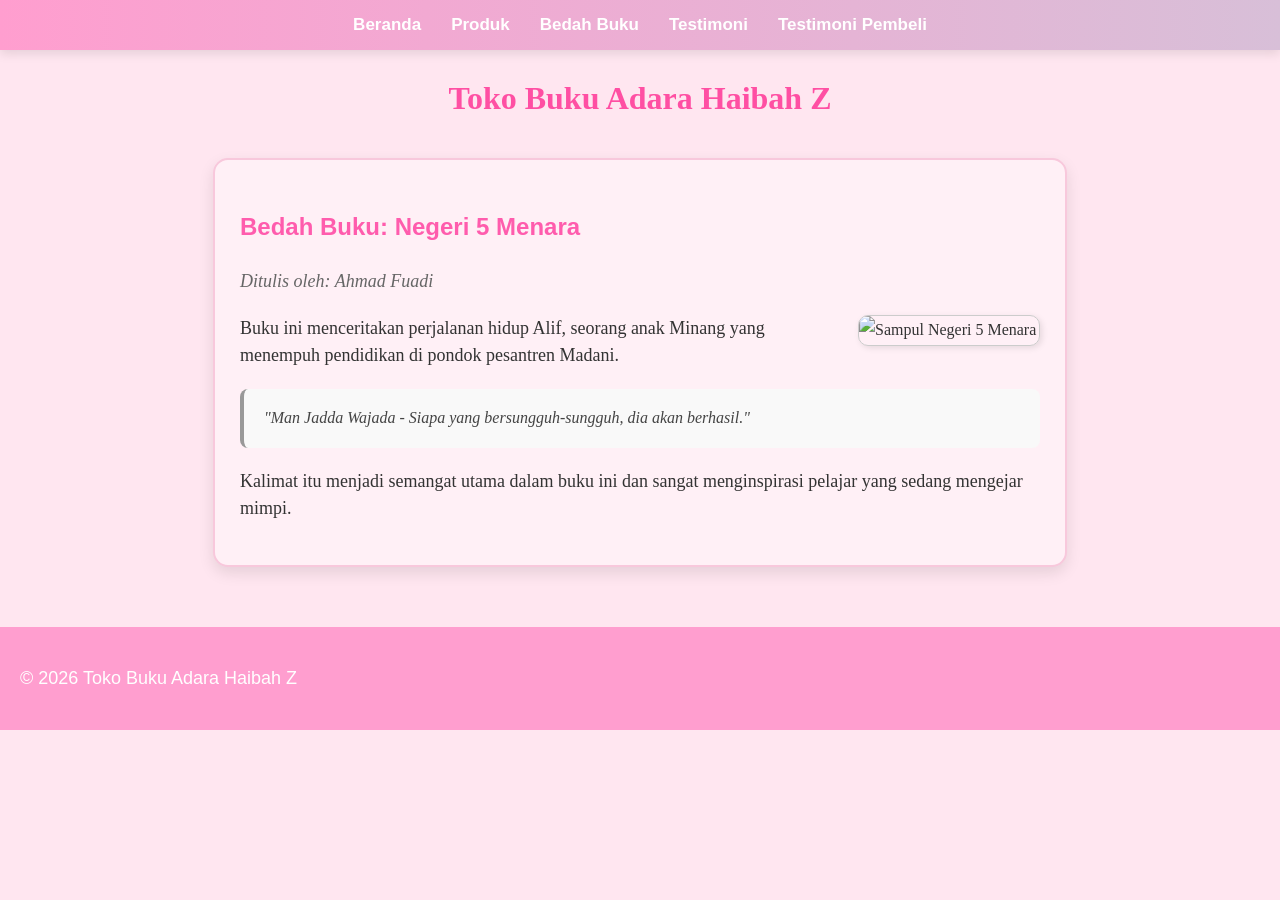
==== bedah-buku.html @ 502c9619 "Update bedah-buku.html" ====
<!DOCTYPE html>
<html lang="id">
<head>
<meta charset="UTF-8">
<meta name="viewport" content="width=device-width, initial-scale=1.0">
<title>Profil Usaha Buku</title>
<link rel="stylesheet" href="style.css">

<style>

body{
margin:0;
font-family:'Poppins', sans-serif;
background:#ffe6f0;
color:#333;
}

/* NAVBAR */

nav{
display:flex;
justify-content:center;
gap:30px;
background:linear-gradient(90deg,#ff9ecf,#d8bfd8);
padding:15px;
box-shadow:0 4px 10px rgba(0,0,0,0.1);
position:sticky;
top:0;
z-index:1000;
}

nav a{
text-decoration:none;
color:white;
font-weight:bold;
font-size:17px;
position:relative;
transition:0.3s;
}

nav a::after{
content:"";
position:absolute;
width:0%;
height:2px;
left:0;
bottom:-5px;
background:white;
transition:0.3s;
}

nav a:hover::after{
width:100%;
}

nav a:hover{
transform:scale(1.1);
}

/* JUDUL */

h1{
text-align:center;
color:#ff4fa3;
margin-top:30px;
}

/* ARTIKEL BEDAH BUKU */

.daftar-produk{
display:flex;
justify-content:center;
padding:20px;
}

.artikel{
background:#fff0f6;
max-width:800px;
padding:25px;
border-radius:15px;
box-shadow:0 6px 15px rgba(0,0,0,0.1);
border:2px solid #f8c8dc;
animation:muncul 0.8s ease;
}

.artikel h2{
color:#ff5cad;
}

.penulis{
font-style:italic;
color:#666;
}

/* GAMBAR BUKU */

.sampul{
width:200px;
display:block;
margin:15px auto;
border-radius:10px;
transition:0.3s;
}

.sampul:hover{
transform:scale(1.08) rotate(2deg);
}

/* QUOTE */

blockquote{
background:#ffd9ec;
padding:15px;
border-left:5px solid #ff5cad;
font-style:italic;
border-radius:8px;
}

/* TOMBOL KEMBALI */

.btn-kembali{
display:inline-block;
margin-top:15px;
padding:10px 18px;
background:#ff9ecf;
color:white;
text-decoration:none;
border-radius:20px;
transition:0.3s;
}

.btn-kembali:hover{
background:#ff7fbf;
transform:scale(1.05);
}

/* FOOTER */

footer{
text-align:center;
padding:20px;
background:#ff9ecf;
color:white;
margin-top:40px;
}

/* ANIMASI MUNCUL */

@keyframes muncul{
from{
opacity:0;
transform:translateY(30px);
}
to{
opacity:1;
transform:translateY(0);
}
}

</style>

</head>

<body>

<nav>
<a href="index.html">Beranda</a>
<a href="produk.html">Produk</a>
<a href="bedah-buku.html">Bedah Buku</a>
<a href="testimoni.html">Testimoni</a>
<a href="tampil-testimoni.html">Testimoni Pembeli</a>
</nav>

<h1>Toko Buku Adara Haibah Z</h1>

<section class="daftar-produk"> 
<main class="artikel">
<h2>Bedah Buku: Negeri 5 Menara</h2>
<p class="penulis">Ditulis oleh: Ahmad Fuadi</p>
<img src="buku8.jpg" alt="Sampul Negeri 5 Menara" class="sampul">

<p>
Buku ini menceritakan perjalanan hidup Alif, seorang anak Minang yang menempuh pendidikan di pondok pesantren Madani.
</p>

<blockquote>
"Man Jadda Wajada - Siapa yang bersungguh-sungguh, dia akan berhasil."
</blockquote>

<p>
Kalimat itu menjadi semangat utama dalam buku ini dan sangat menginspirasi pelajar yang sedang mengejar mimpi.
</p>
</main>
</section>

<footer>
<p>&copy; 2026 Toko Buku Adara Haibah Z</p>
</footer>

</body>
</html>
---- style.css ----
body {
background-color: rgb(255, 192, 203);
font-family: Arial, sans-serif;
font-family: 'Lucida Sans', 'Lucida Sans Regular', 'Lucida Grande', 'Lucida Sans Unicode', Geneva, Verdana, sans-serif;
color: #000000;
margin: 20px;
}
h1 {
color: black;
text-align: center;
font-family: Georgia, 'Times New Roman', Times, serif;
}
h2 {
color: black;
text-align: left;
font-family: Arial, Helvetica, sans-serif;
}
p {
font-size: 18px;
text-align: left;
line-height: 1.5;
}
.daftar-produk {
    display: grid;
    grid-template-columns: repeat(auto-fit,minmax(250px,1fr));
    gap: 20px;
    padding: 20px;
    }

.produk {
    background-color: #fff ;
    border: 1px solid #ddd ;
    padding: 15px;
    border-radius: 10px;
    text-align: center;
    box-shadow: 0 2px 6px rgb(0, 0, 0, 0.1);
    }
.produk img {
    width: 150px;
    height: auto;
    border-radius: 5px;
    margin-bottom: 10px;
    }
.produk h2 {
    font-size: 20px;
    color: #2c3e50;
    }
.produk h3 {
    font-size: 16px;
    color: #2c3e50;
    }
.harga {
    font-weight: bold;
    color: #27ae60;
    }
.deskripsi {
    font-size: 14px;
    color: #555;
    }

.artikel {
    max-width: 700px;
    margin: auto;
    padding: 20px;
    background-color: #fdfdfd;
    font-family: radialGradient, serif;
    line-height: 1.8;
} 

.artikel .penulis {
    font-style: italic;
    color: #666;
    margin-bottom: 20px;
}

.artikel .sampul {
    width: 180px;
    float: right;
    margin: 0 0 20px 20px;
    border: 1px solid #ccc;
    box-shadow: 2px 2px 6px rgba(0,0,0,0.1);
}
    
.artikel blockquote {
    font-style: italic;
    padding-left: 20px;
    margin: 20px 0;
    border-left: 4px solid #999;
    color: #444;
    background-color: #f9f9f9;
}

.btn-kembali {
    display: inline-block;
    margin-top: 30px;
    padding: 10px 16px;
    background-color: pink;
    color: white;
    text-decoration: none;
    border-radius: 4px;
}

.btn-kembali:hover {
    background-color: pink;
}
.formulir{
    max-width: 600px;
    margin: auto;
    padding: 20px;
    background-color: #fafafa;
    border-radius: 10px;
    box-shadow: 0 0 10px rgba(0,0,0,0.1);
}
form label {
    display: block;
    margin-top: 10px;
    font-weight: bold;
}
form input, form select, form textarea {
    width: 100%;
    padding: 8px;
    margin-top: 5px;
    margin-bottom: 15px;
    border-radius: 5px;
    border: 1px solid #ccc;
}

form button {
    background-color: #3498db;
    color: white;
    padding: 10px 15px;
    border: none;
    border-radius: 5px;
    cursor: pointer;
}

form button:hover {
    background-color: #2980b9;
}
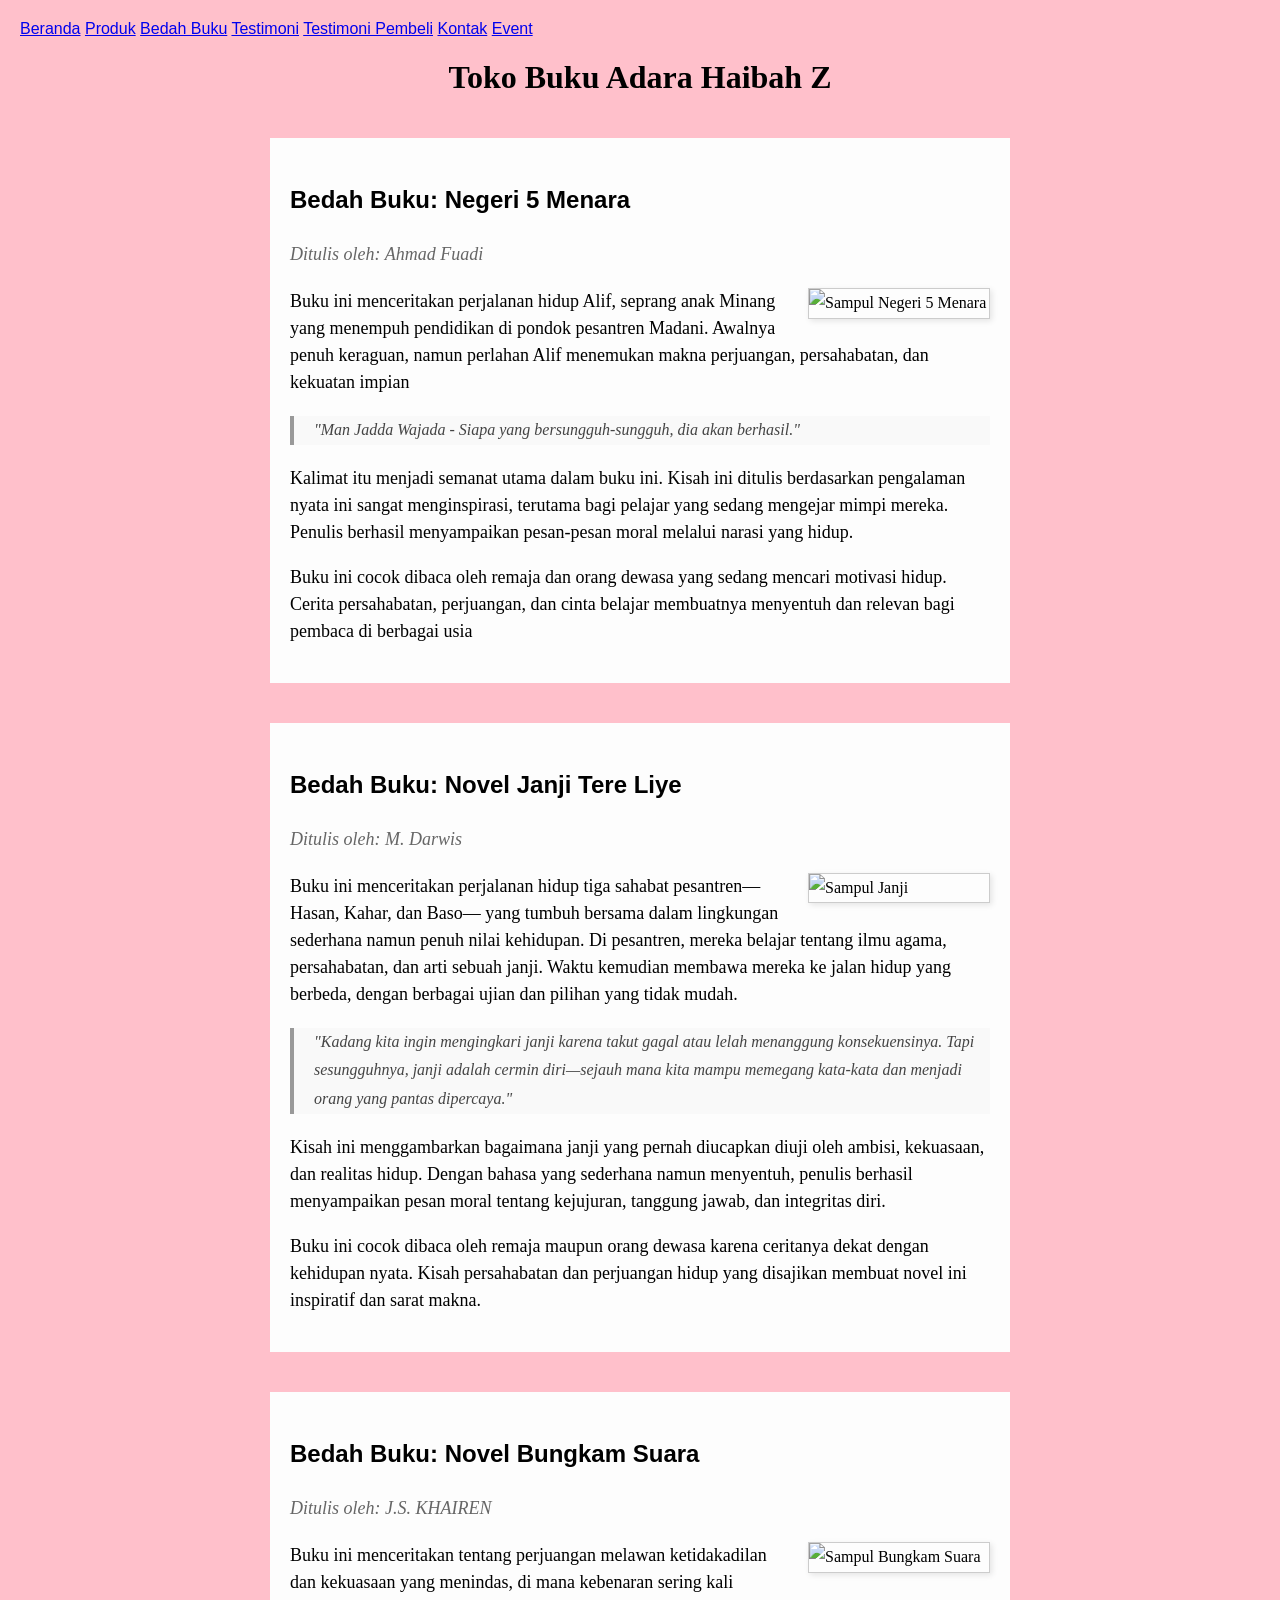
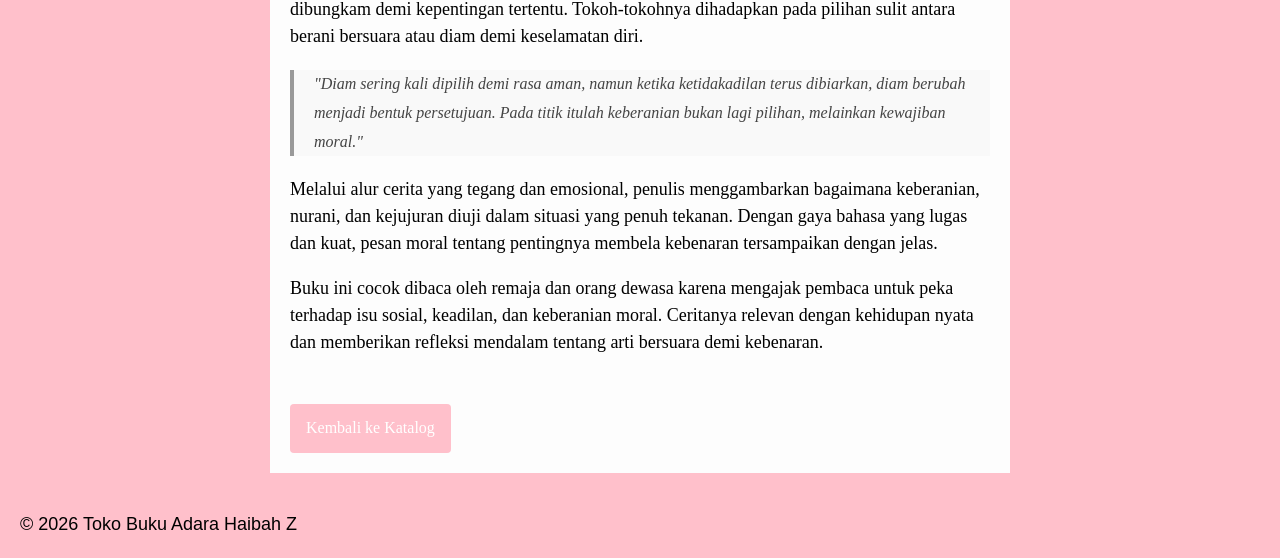
==== commit 680aede2: "Update bedah-buku.html" ====
--- a/bedah-buku.html
+++ b/bedah-buku.html
@@ -2,200 +2,103 @@
 <html lang="id">
 <head>
 <meta charset="UTF-8">
-<meta name="viewport" content="width=device-width, initial-scale=1.0">
+<meta name="viewport" content="width=device-width, initial-
+scale=1.0">
+
 <title>Profil Usaha Buku</title>
-<link rel="stylesheet" href="style.css">
-
-<style>
-
-body{
-margin:0;
-font-family:'Poppins', sans-serif;
-background:#ffe6f0;
-color:#333;
-}
-
-/* NAVBAR */
-
-nav{
-display:flex;
-justify-content:center;
-gap:30px;
-background:linear-gradient(90deg,#ff9ecf,#d8bfd8);
-padding:15px;
-box-shadow:0 4px 10px rgba(0,0,0,0.1);
-position:sticky;
-top:0;
-z-index:1000;
-}
-
-nav a{
-text-decoration:none;
-color:white;
-font-weight:bold;
-font-size:17px;
-position:relative;
-transition:0.3s;
-}
-
-nav a::after{
-content:"";
-position:absolute;
-width:0%;
-height:2px;
-left:0;
-bottom:-5px;
-background:white;
-transition:0.3s;
-}
-
-nav a:hover::after{
-width:100%;
-}
-
-nav a:hover{
-transform:scale(1.1);
-}
-
-/* JUDUL */
-
-h1{
-text-align:center;
-color:#ff4fa3;
-margin-top:30px;
-}
-
-/* ARTIKEL BEDAH BUKU */
-
-.daftar-produk{
-display:flex;
-justify-content:center;
-padding:20px;
-}
-
-.artikel{
-background:#fff0f6;
-max-width:800px;
-padding:25px;
-border-radius:15px;
-box-shadow:0 6px 15px rgba(0,0,0,0.1);
-border:2px solid #f8c8dc;
-animation:muncul 0.8s ease;
-}
-
-.artikel h2{
-color:#ff5cad;
-}
-
-.penulis{
-font-style:italic;
-color:#666;
-}
-
-/* GAMBAR BUKU */
-
-.sampul{
-width:200px;
-display:block;
-margin:15px auto;
-border-radius:10px;
-transition:0.3s;
-}
-
-.sampul:hover{
-transform:scale(1.08) rotate(2deg);
-}
-
-/* QUOTE */
-
-blockquote{
-background:#ffd9ec;
-padding:15px;
-border-left:5px solid #ff5cad;
-font-style:italic;
-border-radius:8px;
-}
-
-/* TOMBOL KEMBALI */
-
-.btn-kembali{
-display:inline-block;
-margin-top:15px;
-padding:10px 18px;
-background:#ff9ecf;
-color:white;
-text-decoration:none;
-border-radius:20px;
-transition:0.3s;
-}
-
-.btn-kembali:hover{
-background:#ff7fbf;
-transform:scale(1.05);
-}
-
-/* FOOTER */
-
-footer{
-text-align:center;
-padding:20px;
-background:#ff9ecf;
-color:white;
-margin-top:40px;
-}
-
-/* ANIMASI MUNCUL */
-
-@keyframes muncul{
-from{
-opacity:0;
-transform:translateY(30px);
-}
-to{
-opacity:1;
-transform:translateY(0);
-}
-}
-
-</style>
-
+<link rel="stylesheet" href="style.css" />
 </head>
-
 <body>
-
-<nav>
-<a href="index.html">Beranda</a>
+<nav> <a href="index.html">Beranda</a>
 <a href="produk.html">Produk</a>
 <a href="bedah-buku.html">Bedah Buku</a>
 <a href="testimoni.html">Testimoni</a>
 <a href="tampil-testimoni.html">Testimoni Pembeli</a>
+<a href="kontak.html">Kontak</a>
+<a href="event.html">Event</a>
+
 </nav>
-
 <h1>Toko Buku Adara Haibah Z</h1>
 
 <section class="daftar-produk"> 
 <main class="artikel">
-<h2>Bedah Buku: Negeri 5 Menara</h2>
-<p class="penulis">Ditulis oleh: Ahmad Fuadi</p>
-<img src="buku8.jpg" alt="Sampul Negeri 5 Menara" class="sampul">
+    <h2>Bedah Buku: Negeri 5 Menara</h2>
+    <p class="penulis">Ditulis oleh: Ahmad Fuadi</p>
+    <img src="images/buku8.jpg 5 menara.jpg" alt="Sampul Negeri 5 Menara" class="sampul">
+    <p>
+        Buku ini menceritakan perjalanan hidup Alif, seprang anak Minang yang menempuh pendidikan di pondok pesantren Madani.
+        Awalnya penuh keraguan, namun perlahan Alif menemukan makna perjuangan, persahabatan, dan kekuatan impian 
+    </p>
+
+    <blockquote> 
+
+        "Man Jadda Wajada - Siapa yang bersungguh-sungguh, dia akan berhasil."
+    </blockquote>
 
 <p>
-Buku ini menceritakan perjalanan hidup Alif, seorang anak Minang yang menempuh pendidikan di pondok pesantren Madani.
+    Kalimat itu menjadi semanat utama dalam buku ini. Kisah ini ditulis berdasarkan pengalaman nyata ini sangat menginspirasi, terutama bagi pelajar yang sedang mengejar mimpi mereka. Penulis berhasil menyampaikan pesan-pesan moral melalui narasi yang hidup.
 </p>
 
-<blockquote>
-"Man Jadda Wajada - Siapa yang bersungguh-sungguh, dia akan berhasil."
-</blockquote>
-
-<p>
-Kalimat itu menjadi semangat utama dalam buku ini dan sangat menginspirasi pelajar yang sedang mengejar mimpi.
+<p> 
+    Buku ini cocok dibaca oleh remaja dan orang dewasa yang sedang mencari motivasi hidup. Cerita persahabatan, perjuangan, dan cinta belajar membuatnya menyentuh dan relevan bagi pembaca di berbagai usia
 </p>
 </main>
 </section>
 
-<footer>
-<p>&copy; 2026 Toko Buku Adara Haibah Z</p>
-</footer>
+<section class="daftar-produk"> 
+<main class="artikel">
+    <h2>Bedah Buku: Novel Janji Tere Liye</h2>
+    <p class="penulis">Ditulis oleh: M. Darwis</p>
+    <img src="images/buku9.jpg" alt="Sampul Janji" class="sampul">
+
+    <p>
+        Buku ini menceritakan perjalanan hidup tiga sahabat pesantren—Hasan, Kahar, dan Baso— yang tumbuh bersama dalam lingkungan sederhana namun penuh nilai kehidupan. Di pesantren, mereka belajar tentang ilmu agama, persahabatan, dan arti sebuah janji. Waktu kemudian membawa mereka ke jalan hidup yang berbeda, dengan berbagai ujian dan pilihan yang tidak mudah.
+    </p>
+
+    <blockquote> 
+
+        "Kadang kita ingin mengingkari janji karena takut gagal atau lelah menanggung konsekuensinya. Tapi sesungguhnya, janji adalah cermin diri—sejauh mana kita mampu memegang kata-kata dan menjadi orang yang pantas dipercaya."
+    </blockquote>
+
+<p>
+    Kisah ini menggambarkan bagaimana janji yang pernah diucapkan diuji oleh ambisi, kekuasaan, dan realitas hidup. Dengan bahasa yang sederhana namun menyentuh, penulis berhasil menyampaikan pesan moral tentang kejujuran, tanggung jawab, dan integritas diri.
+</p>
+
+<p> 
+    Buku ini cocok dibaca oleh remaja maupun orang dewasa karena ceritanya dekat dengan kehidupan nyata. Kisah persahabatan dan perjuangan hidup yang disajikan membuat novel ini inspiratif dan sarat makna.
+</p>
+</main>
+</section>
+
+<section class="daftar-produk"> 
+<main class="artikel">
+    <h2>Bedah Buku: Novel Bungkam Suara</h2>
+    <p class="penulis">Ditulis oleh: J.S. KHAIREN</p>
+    <img src="images/buku2.jpg" alt="Sampul Bungkam Suara" class="sampul">
+
+    <p>
+       Buku ini menceritakan tentang perjuangan melawan ketidakadilan dan kekuasaan yang menindas, di mana kebenaran sering kali dibungkam demi kepentingan tertentu. Tokoh-tokohnya dihadapkan pada pilihan sulit antara berani bersuara atau diam demi keselamatan diri.
+    </p>
+
+    <blockquote> 
+
+        "Diam sering kali dipilih demi rasa aman, namun ketika ketidakadilan terus dibiarkan, diam berubah menjadi bentuk persetujuan. Pada titik itulah keberanian bukan lagi pilihan, melainkan kewajiban moral."
+    </blockquote>
+
+<p>
+   Melalui alur cerita yang tegang dan emosional, penulis menggambarkan bagaimana keberanian, nurani, dan kejujuran diuji dalam situasi yang penuh tekanan. Dengan gaya bahasa yang lugas dan kuat, pesan moral tentang pentingnya membela kebenaran tersampaikan dengan jelas.
+</p>
+
+<p> 
+  Buku ini cocok dibaca oleh remaja dan orang dewasa karena mengajak pembaca untuk peka terhadap isu sosial, keadilan, dan keberanian moral. Ceritanya relevan dengan kehidupan nyata dan memberikan refleksi mendalam tentang arti bersuara demi kebenaran.
+</p>
+<a href="produk.html" class="btn-kembali">Kembali ke Katalog</a>
+</main>
+</section>
+
+<footer> 
+    <p>&copy; 2026 Toko Buku Adara Haibah Z </p>
+   </footer>
 
 </body>
 </html>
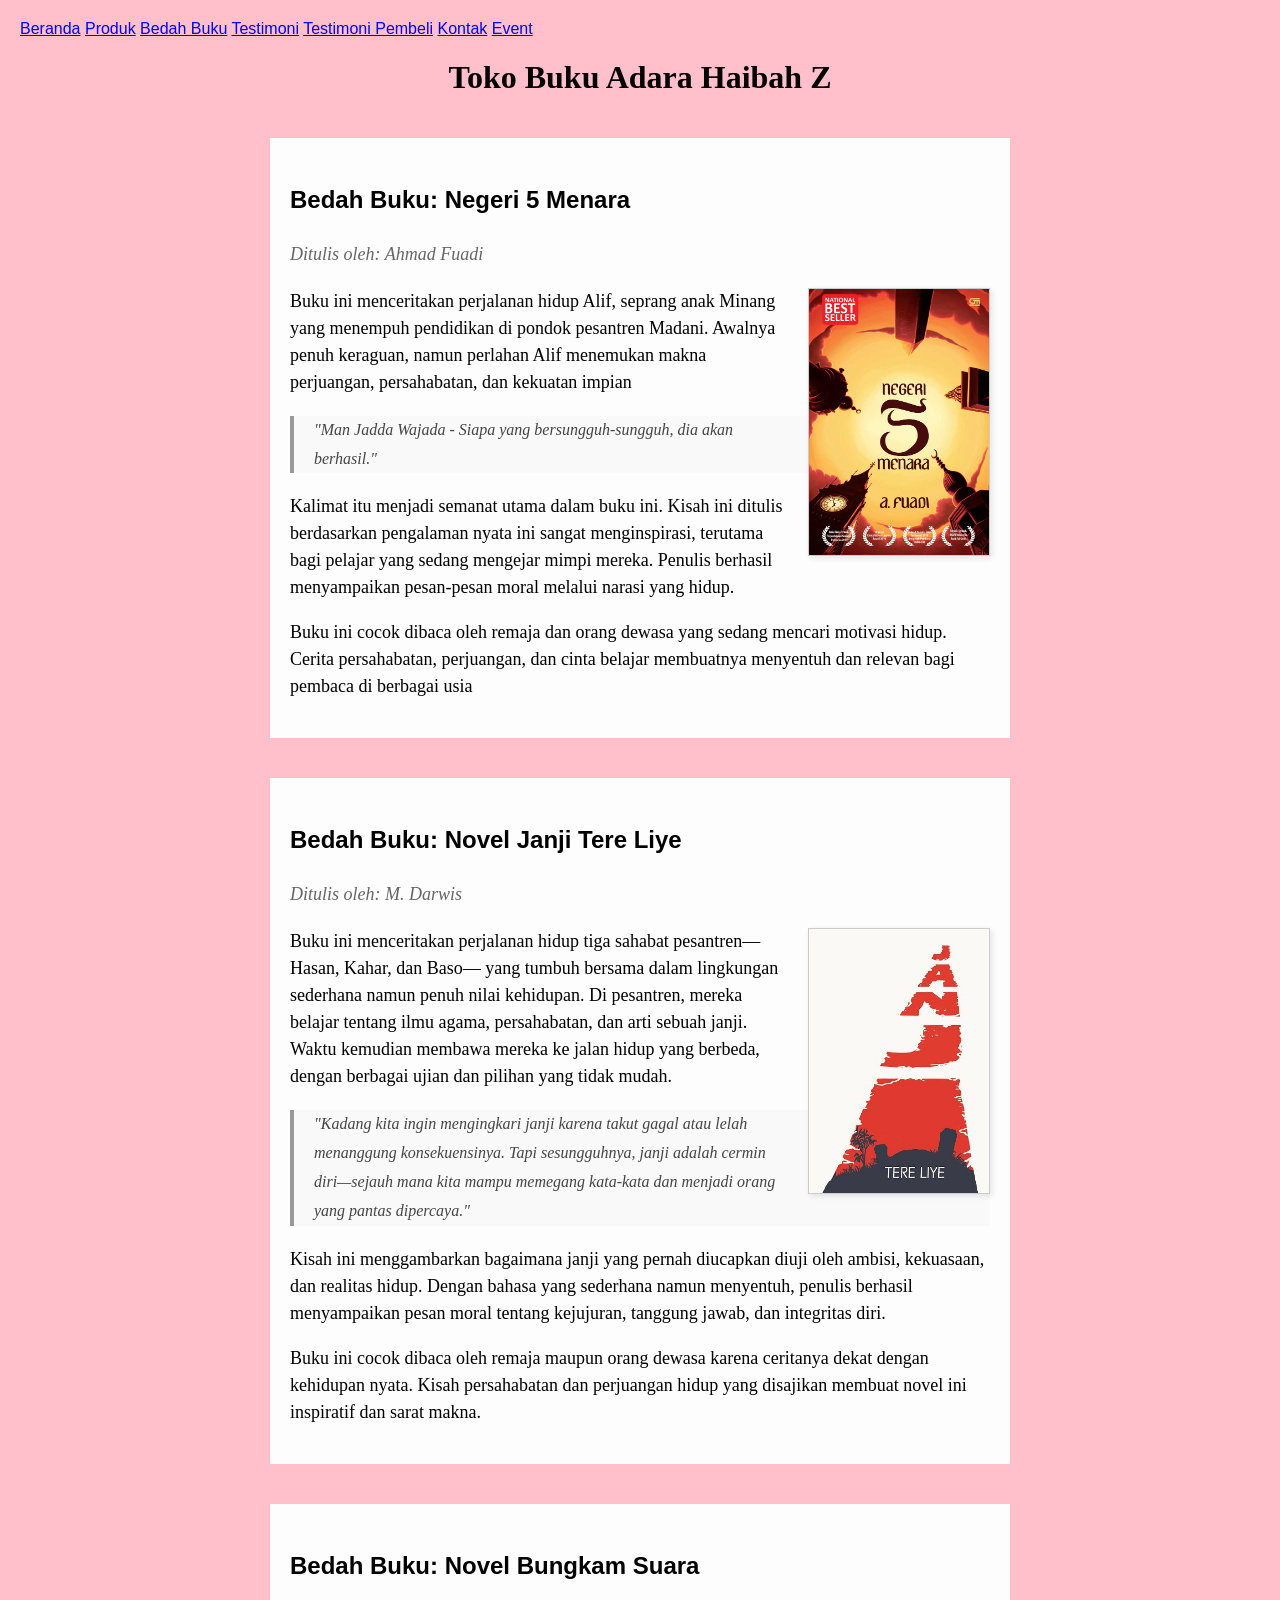
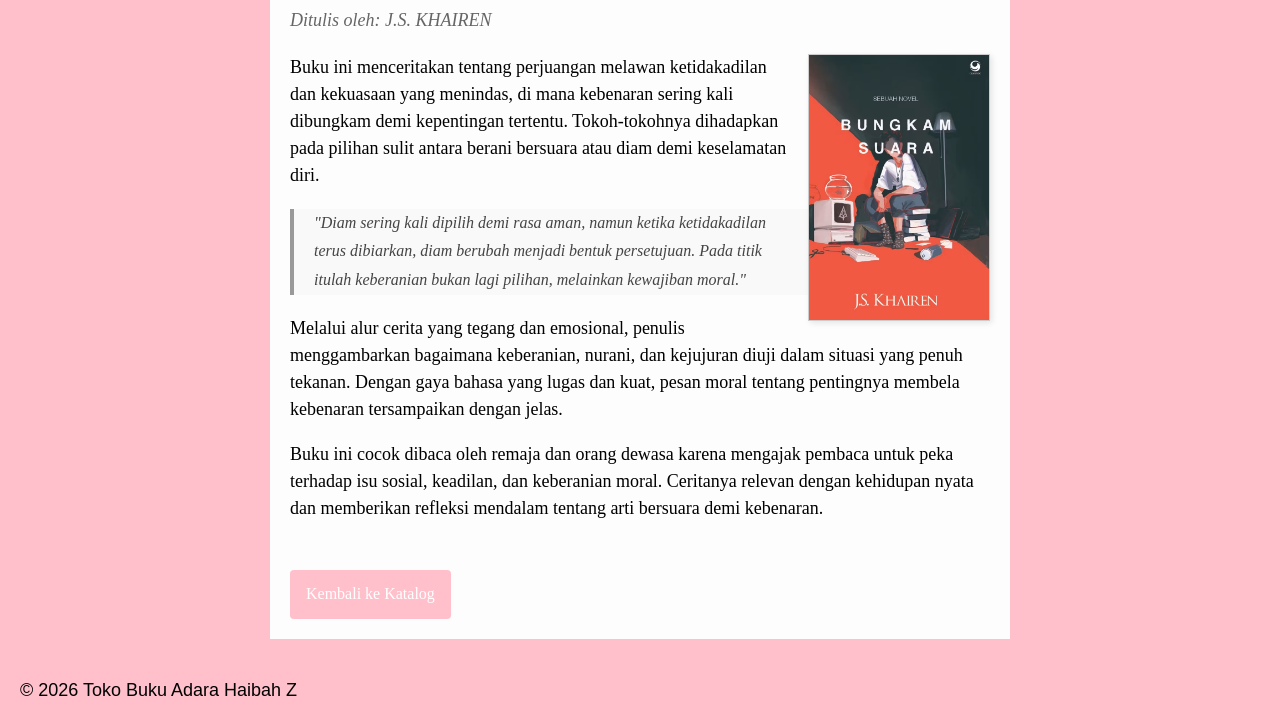
==== commit f23483de: "Update bedah-buku.html" ====
--- a/bedah-buku.html
+++ b/bedah-buku.html
@@ -24,7 +24,7 @@
 <main class="artikel">
     <h2>Bedah Buku: Negeri 5 Menara</h2>
     <p class="penulis">Ditulis oleh: Ahmad Fuadi</p>
-    <img src="images/buku8.jpg 5 menara.jpg" alt="Sampul Negeri 5 Menara" class="sampul">
+    <img src="buku8.jpg 5 menara.jpg" alt="Sampul Negeri 5 Menara" class="sampul">
     <p>
         Buku ini menceritakan perjalanan hidup Alif, seprang anak Minang yang menempuh pendidikan di pondok pesantren Madani.
         Awalnya penuh keraguan, namun perlahan Alif menemukan makna perjuangan, persahabatan, dan kekuatan impian 
@@ -49,7 +49,7 @@
 <main class="artikel">
     <h2>Bedah Buku: Novel Janji Tere Liye</h2>
     <p class="penulis">Ditulis oleh: M. Darwis</p>
-    <img src="images/buku9.jpg" alt="Sampul Janji" class="sampul">
+    <img src="buku9.jpg" alt="Sampul Janji" class="sampul">
 
     <p>
         Buku ini menceritakan perjalanan hidup tiga sahabat pesantren—Hasan, Kahar, dan Baso— yang tumbuh bersama dalam lingkungan sederhana namun penuh nilai kehidupan. Di pesantren, mereka belajar tentang ilmu agama, persahabatan, dan arti sebuah janji. Waktu kemudian membawa mereka ke jalan hidup yang berbeda, dengan berbagai ujian dan pilihan yang tidak mudah.
@@ -74,7 +74,7 @@
 <main class="artikel">
     <h2>Bedah Buku: Novel Bungkam Suara</h2>
     <p class="penulis">Ditulis oleh: J.S. KHAIREN</p>
-    <img src="images/buku2.jpg" alt="Sampul Bungkam Suara" class="sampul">
+    <img src="buku2.jpg" alt="Sampul Bungkam Suara" class="sampul">
 
     <p>
        Buku ini menceritakan tentang perjuangan melawan ketidakadilan dan kekuasaan yang menindas, di mana kebenaran sering kali dibungkam demi kepentingan tertentu. Tokoh-tokohnya dihadapkan pada pilihan sulit antara berani bersuara atau diam demi keselamatan diri.
@@ -102,3 +102,4 @@
 
 </body>
 </html>
+
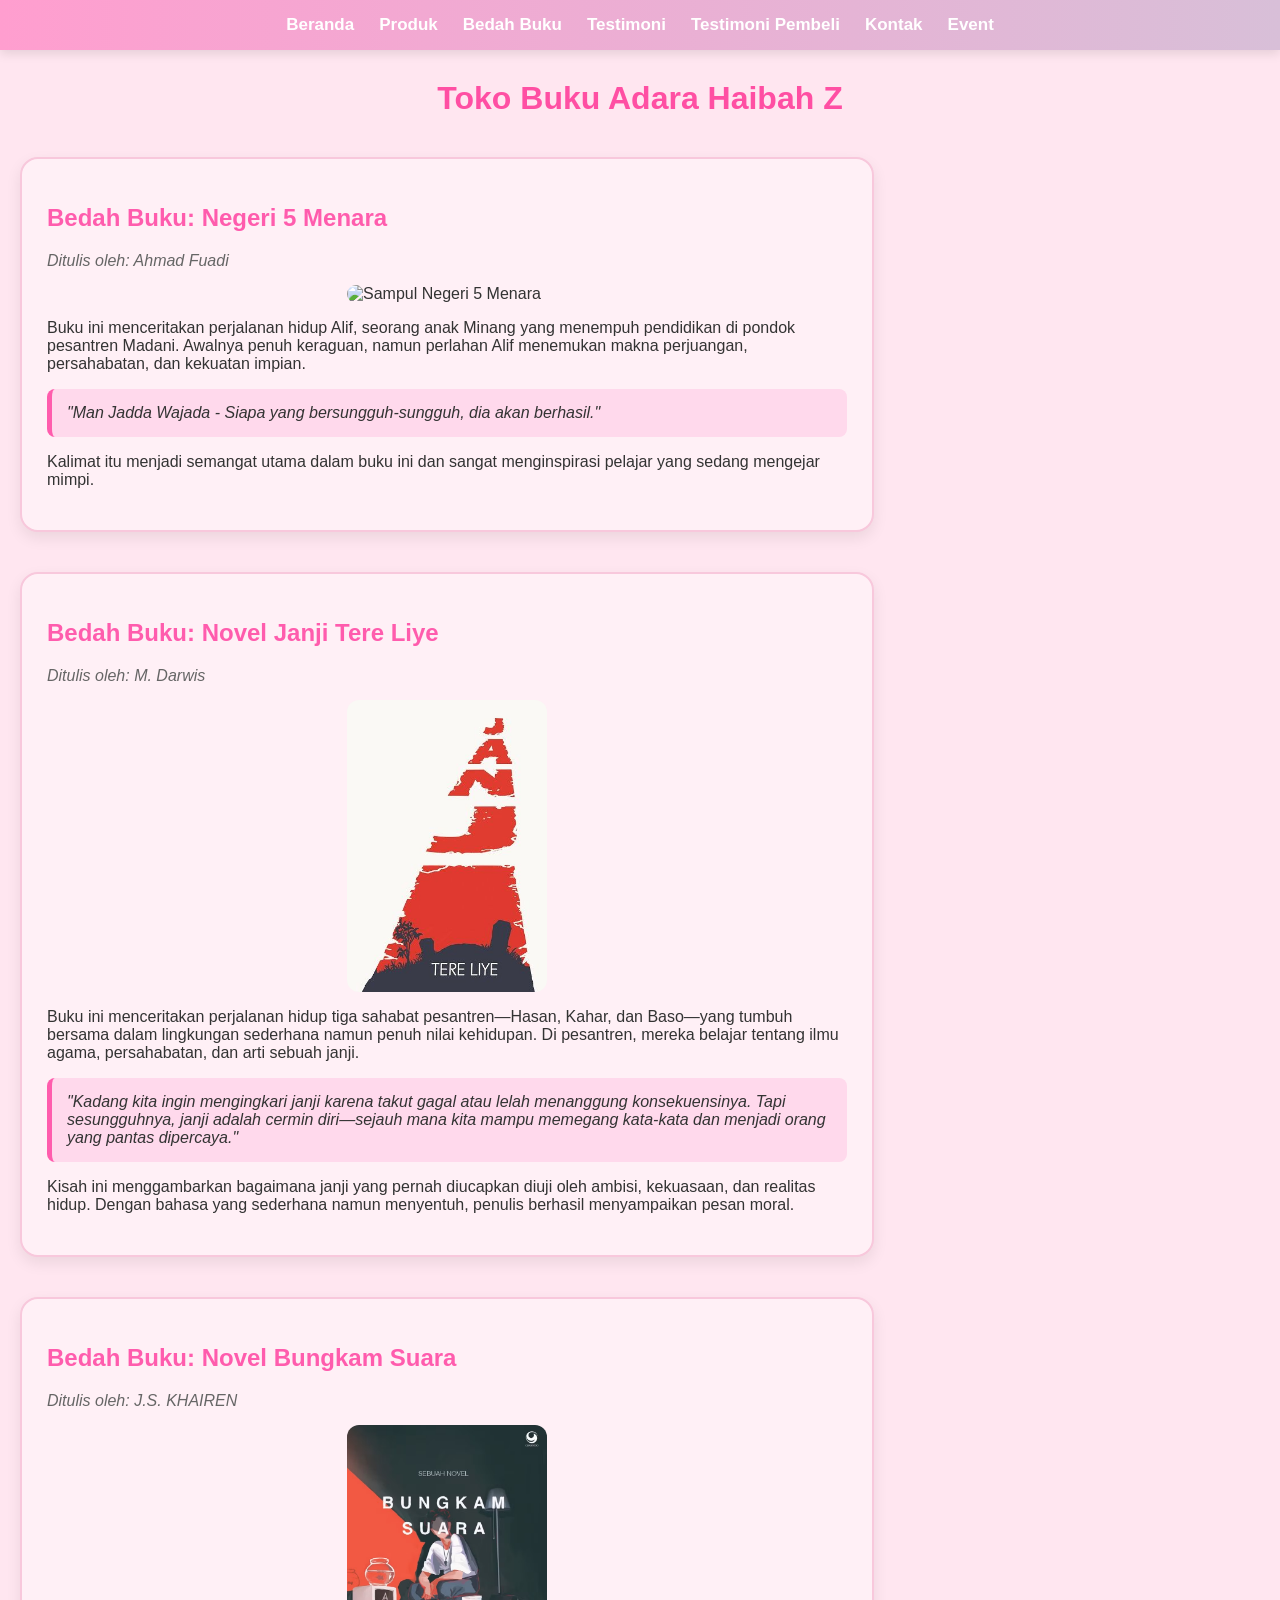
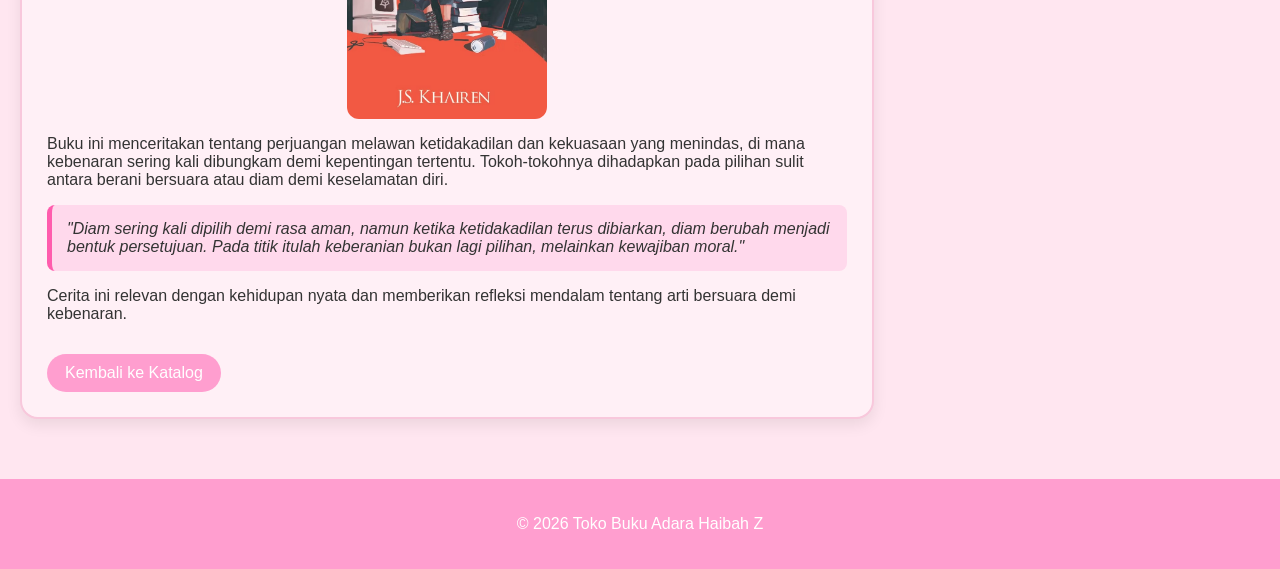
==== commit 9864acac: "Update bedah-buku.html" ====
--- a/bedah-buku.html
+++ b/bedah-buku.html
@@ -2,104 +2,212 @@
 <html lang="id">
 <head>
 <meta charset="UTF-8">
-<meta name="viewport" content="width=device-width, initial-
-scale=1.0">
-
-<title>Profil Usaha Buku</title>
-<link rel="stylesheet" href="style.css" />
+<meta name="viewport" content="width=device-width, initial-scale=1.0">
+<title>Bedah Buku - Toko Buku Adara Haibah</title>
+
+<style>
+body {
+    margin: 0;
+    font-family: 'Poppins', sans-serif;
+    background: #ffe6f0;
+    color: #333;
+}
+
+/* NAVBAR */
+nav {
+    display: flex;
+    justify-content: center;
+    gap: 25px;
+    background: linear-gradient(90deg, #ff9ecf, #d8bfd8);
+    padding: 15px;
+    box-shadow: 0 4px 10px rgba(0,0,0,0.1);
+    position: sticky;
+    top: 0;
+    z-index: 1000;
+}
+
+nav a {
+    text-decoration: none;
+    color: white;
+    font-weight: bold;
+    font-size: 17px;
+    position: relative;
+    transition: 0.3s;
+}
+
+nav a::after {
+    content: "";
+    position: absolute;
+    width: 0%;
+    height: 2px;
+    left: 0;
+    bottom: -5px;
+    background: white;
+    transition: 0.3s;
+}
+
+nav a:hover::after {
+    width: 100%;
+}
+
+nav a:hover {
+    transform: scale(1.1);
+}
+
+/* JUDUL HALAMAN */
+h1 {
+    text-align: center;
+    color: #ff4fa3;
+    margin: 30px 0 20px 0;
+}
+
+/* CARD ARTIKEL / BEDAH BUKU */
+.daftar-produk {
+    display: flex;
+    justify-content: center;
+    padding: 20px;
+    flex-direction: column;
+    gap: 25px;
+}
+
+.artikel {
+    background: #fff0f6;
+    max-width: 800px;
+    padding: 25px;
+    border-radius: 18px;
+    box-shadow: 0 6px 15px rgba(0,0,0,0.08);
+    border: 2px solid #f8c8dc;
+    animation: muncul 0.8s ease;
+    transition: transform 0.3s;
+}
+
+.artikel:hover {
+    transform: translateY(-5px) scale(1.02);
+}
+
+/* JUDUL & PENULIS */
+.artikel h2 {
+    color: #ff5cad;
+}
+
+.penulis {
+    font-style: italic;
+    color: #666;
+    margin-bottom: 10px;
+}
+
+/* GAMBAR BUKU */
+.sampul {
+    width: 200px;
+    display: block;
+    margin: 15px auto;
+    border-radius: 12px;
+    transition: 0.3s;
+}
+
+.sampul:hover {
+    transform: scale(1.08) rotate(2deg);
+}
+
+/* QUOTE */
+blockquote {
+    background: #ffd9ec;
+    padding: 15px;
+    border-left: 5px solid #ff5cad;
+    font-style: italic;
+    border-radius: 8px;
+    margin: 15px 0;
+}
+
+/* TOMBOL KEMBALI */
+.btn-kembali {
+    display: inline-block;
+    margin-top: 15px;
+    padding: 10px 18px;
+    background: #ff9ecf;
+    color: white;
+    text-decoration: none;
+    border-radius: 20px;
+    transition: 0.3s;
+}
+
+.btn-kembali:hover {
+    background: #ff7fbf;
+    transform: scale(1.05);
+}
+
+/* FOOTER */
+footer {
+    text-align: center;
+    padding: 20px;
+    background: #ff9ecf;
+    color: white;
+    margin-top: 40px;
+}
+
+/* ANIMASI MUNCUL */
+@keyframes muncul {
+    from {opacity: 0; transform: translateY(30px);}
+    to {opacity: 1; transform: translateY(0);}
+}
+
+</style>
 </head>
 <body>
-<nav> <a href="index.html">Beranda</a>
+
+<!-- NAVBAR -->
+<nav>
+<a href="index.html">Beranda</a>
 <a href="produk.html">Produk</a>
 <a href="bedah-buku.html">Bedah Buku</a>
 <a href="testimoni.html">Testimoni</a>
 <a href="tampil-testimoni.html">Testimoni Pembeli</a>
 <a href="kontak.html">Kontak</a>
 <a href="event.html">Event</a>
-
 </nav>
+
 <h1>Toko Buku Adara Haibah Z</h1>
 
+<!-- BEDAH BUKU 1 -->
 <section class="daftar-produk"> 
 <main class="artikel">
-    <h2>Bedah Buku: Negeri 5 Menara</h2>
-    <p class="penulis">Ditulis oleh: Ahmad Fuadi</p>
-    <img src="buku8.jpg 5 menara.jpg" alt="Sampul Negeri 5 Menara" class="sampul">
-    <p>
-        Buku ini menceritakan perjalanan hidup Alif, seprang anak Minang yang menempuh pendidikan di pondok pesantren Madani.
-        Awalnya penuh keraguan, namun perlahan Alif menemukan makna perjuangan, persahabatan, dan kekuatan impian 
-    </p>
-
-    <blockquote> 
-
-        "Man Jadda Wajada - Siapa yang bersungguh-sungguh, dia akan berhasil."
-    </blockquote>
-
-<p>
-    Kalimat itu menjadi semanat utama dalam buku ini. Kisah ini ditulis berdasarkan pengalaman nyata ini sangat menginspirasi, terutama bagi pelajar yang sedang mengejar mimpi mereka. Penulis berhasil menyampaikan pesan-pesan moral melalui narasi yang hidup.
-</p>
-
-<p> 
-    Buku ini cocok dibaca oleh remaja dan orang dewasa yang sedang mencari motivasi hidup. Cerita persahabatan, perjuangan, dan cinta belajar membuatnya menyentuh dan relevan bagi pembaca di berbagai usia
-</p>
+<h2>Bedah Buku: Negeri 5 Menara</h2>
+<p class="penulis">Ditulis oleh: Ahmad Fuadi</p>
+<img src="buku8.jpg" alt="Sampul Negeri 5 Menara" class="sampul">
+<p>Buku ini menceritakan perjalanan hidup Alif, seorang anak Minang yang menempuh pendidikan di pondok pesantren Madani. Awalnya penuh keraguan, namun perlahan Alif menemukan makna perjuangan, persahabatan, dan kekuatan impian.</p>
+<blockquote>"Man Jadda Wajada - Siapa yang bersungguh-sungguh, dia akan berhasil."</blockquote>
+<p>Kalimat itu menjadi semangat utama dalam buku ini dan sangat menginspirasi pelajar yang sedang mengejar mimpi.</p>
 </main>
 </section>
 
+<!-- BEDAH BUKU 2 -->
 <section class="daftar-produk"> 
 <main class="artikel">
-    <h2>Bedah Buku: Novel Janji Tere Liye</h2>
-    <p class="penulis">Ditulis oleh: M. Darwis</p>
-    <img src="buku9.jpg" alt="Sampul Janji" class="sampul">
-
-    <p>
-        Buku ini menceritakan perjalanan hidup tiga sahabat pesantren—Hasan, Kahar, dan Baso— yang tumbuh bersama dalam lingkungan sederhana namun penuh nilai kehidupan. Di pesantren, mereka belajar tentang ilmu agama, persahabatan, dan arti sebuah janji. Waktu kemudian membawa mereka ke jalan hidup yang berbeda, dengan berbagai ujian dan pilihan yang tidak mudah.
-    </p>
-
-    <blockquote> 
-
-        "Kadang kita ingin mengingkari janji karena takut gagal atau lelah menanggung konsekuensinya. Tapi sesungguhnya, janji adalah cermin diri—sejauh mana kita mampu memegang kata-kata dan menjadi orang yang pantas dipercaya."
-    </blockquote>
-
-<p>
-    Kisah ini menggambarkan bagaimana janji yang pernah diucapkan diuji oleh ambisi, kekuasaan, dan realitas hidup. Dengan bahasa yang sederhana namun menyentuh, penulis berhasil menyampaikan pesan moral tentang kejujuran, tanggung jawab, dan integritas diri.
-</p>
-
-<p> 
-    Buku ini cocok dibaca oleh remaja maupun orang dewasa karena ceritanya dekat dengan kehidupan nyata. Kisah persahabatan dan perjuangan hidup yang disajikan membuat novel ini inspiratif dan sarat makna.
-</p>
+<h2>Bedah Buku: Novel Janji Tere Liye</h2>
+<p class="penulis">Ditulis oleh: M. Darwis</p>
+<img src="buku9.jpg" alt="Sampul Janji" class="sampul">
+<p>Buku ini menceritakan perjalanan hidup tiga sahabat pesantren—Hasan, Kahar, dan Baso—yang tumbuh bersama dalam lingkungan sederhana namun penuh nilai kehidupan. Di pesantren, mereka belajar tentang ilmu agama, persahabatan, dan arti sebuah janji.</p>
+<blockquote>"Kadang kita ingin mengingkari janji karena takut gagal atau lelah menanggung konsekuensinya. Tapi sesungguhnya, janji adalah cermin diri—sejauh mana kita mampu memegang kata-kata dan menjadi orang yang pantas dipercaya."</blockquote>
+<p>Kisah ini menggambarkan bagaimana janji yang pernah diucapkan diuji oleh ambisi, kekuasaan, dan realitas hidup. Dengan bahasa yang sederhana namun menyentuh, penulis berhasil menyampaikan pesan moral.</p>
 </main>
 </section>
 
+<!-- BEDAH BUKU 3 -->
 <section class="daftar-produk"> 
 <main class="artikel">
-    <h2>Bedah Buku: Novel Bungkam Suara</h2>
-    <p class="penulis">Ditulis oleh: J.S. KHAIREN</p>
-    <img src="buku2.jpg" alt="Sampul Bungkam Suara" class="sampul">
-
-    <p>
-       Buku ini menceritakan tentang perjuangan melawan ketidakadilan dan kekuasaan yang menindas, di mana kebenaran sering kali dibungkam demi kepentingan tertentu. Tokoh-tokohnya dihadapkan pada pilihan sulit antara berani bersuara atau diam demi keselamatan diri.
-    </p>
-
-    <blockquote> 
-
-        "Diam sering kali dipilih demi rasa aman, namun ketika ketidakadilan terus dibiarkan, diam berubah menjadi bentuk persetujuan. Pada titik itulah keberanian bukan lagi pilihan, melainkan kewajiban moral."
-    </blockquote>
-
-<p>
-   Melalui alur cerita yang tegang dan emosional, penulis menggambarkan bagaimana keberanian, nurani, dan kejujuran diuji dalam situasi yang penuh tekanan. Dengan gaya bahasa yang lugas dan kuat, pesan moral tentang pentingnya membela kebenaran tersampaikan dengan jelas.
-</p>
-
-<p> 
-  Buku ini cocok dibaca oleh remaja dan orang dewasa karena mengajak pembaca untuk peka terhadap isu sosial, keadilan, dan keberanian moral. Ceritanya relevan dengan kehidupan nyata dan memberikan refleksi mendalam tentang arti bersuara demi kebenaran.
-</p>
+<h2>Bedah Buku: Novel Bungkam Suara</h2>
+<p class="penulis">Ditulis oleh: J.S. KHAIREN</p>
+<img src="buku2.jpg" alt="Sampul Bungkam Suara" class="sampul">
+<p>Buku ini menceritakan tentang perjuangan melawan ketidakadilan dan kekuasaan yang menindas, di mana kebenaran sering kali dibungkam demi kepentingan tertentu. Tokoh-tokohnya dihadapkan pada pilihan sulit antara berani bersuara atau diam demi keselamatan diri.</p>
+<blockquote>"Diam sering kali dipilih demi rasa aman, namun ketika ketidakadilan terus dibiarkan, diam berubah menjadi bentuk persetujuan. Pada titik itulah keberanian bukan lagi pilihan, melainkan kewajiban moral."</blockquote>
+<p>Cerita ini relevan dengan kehidupan nyata dan memberikan refleksi mendalam tentang arti bersuara demi kebenaran.</p>
 <a href="produk.html" class="btn-kembali">Kembali ke Katalog</a>
 </main>
 </section>
 
 <footer> 
-    <p>&copy; 2026 Toko Buku Adara Haibah Z </p>
-   </footer>
+<p>&copy; 2026 Toko Buku Adara Haibah Z</p>
+</footer>
 
 </body>
 </html>
-
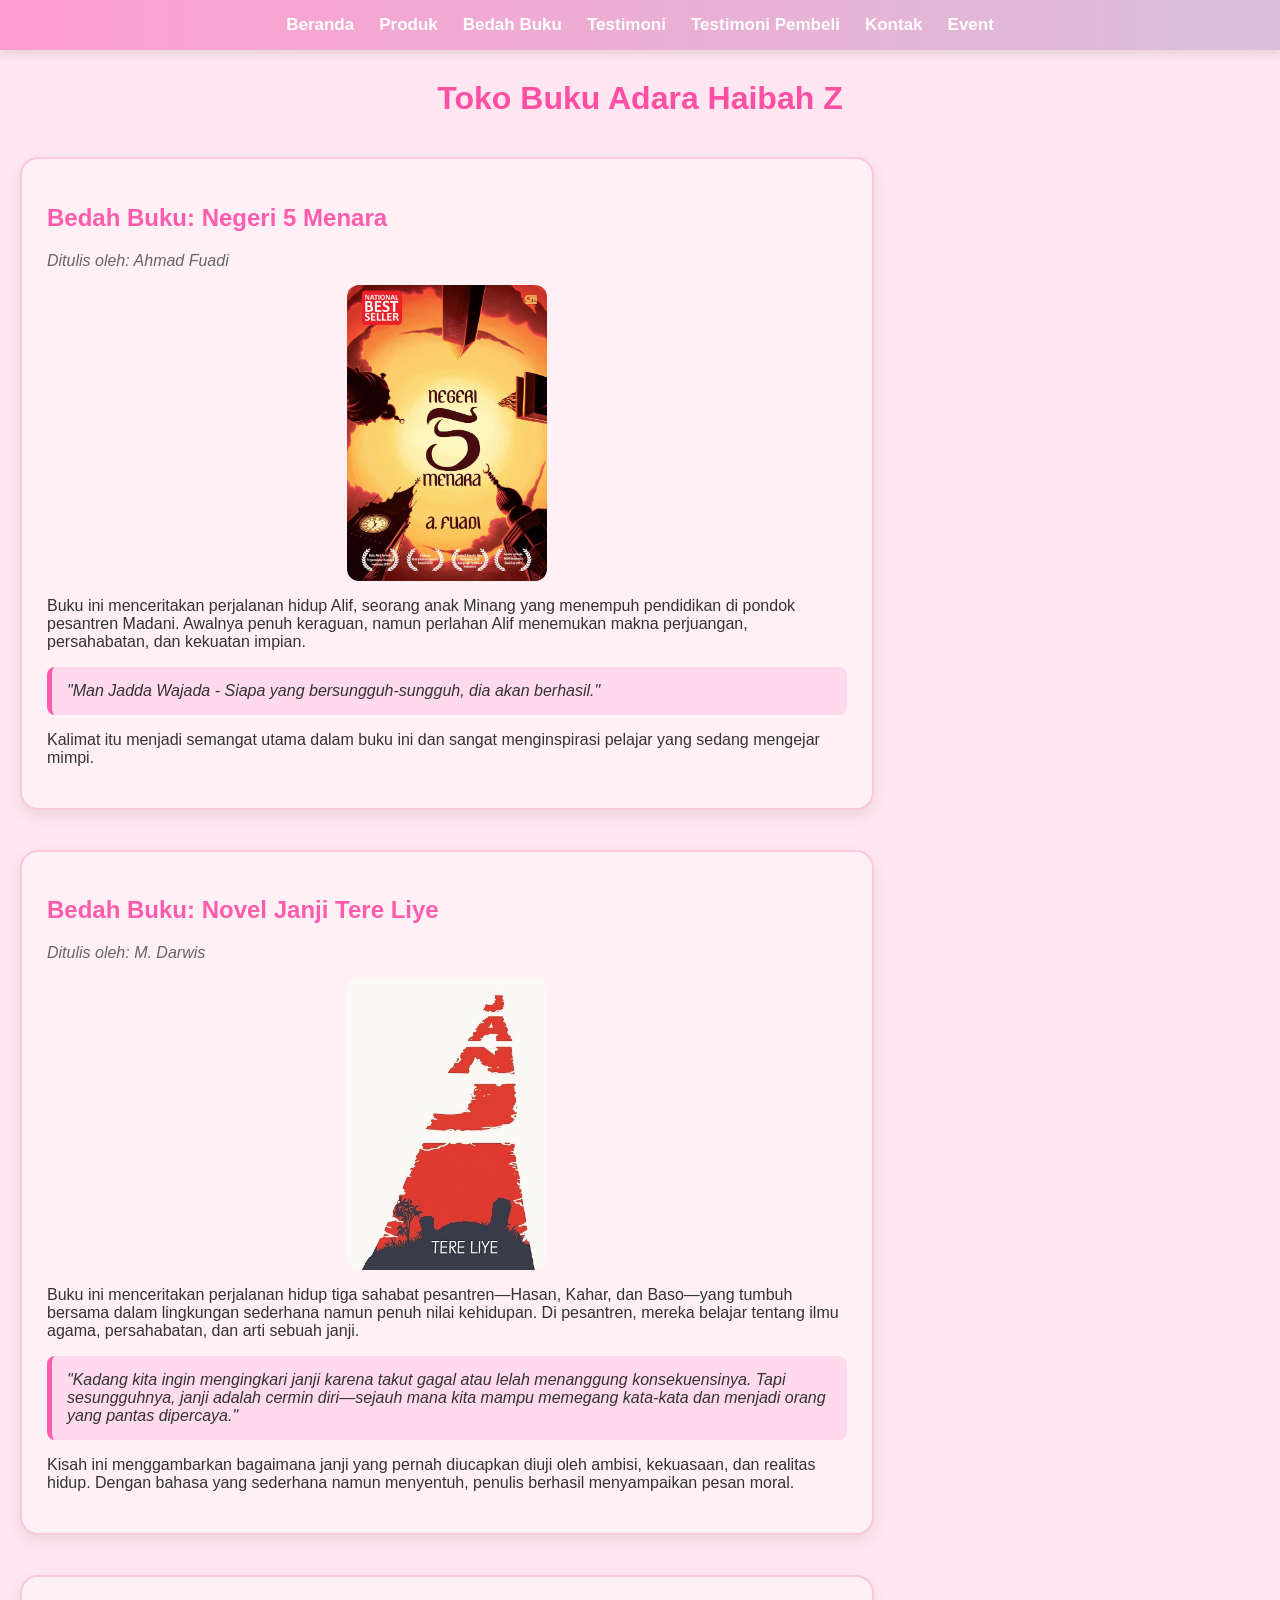
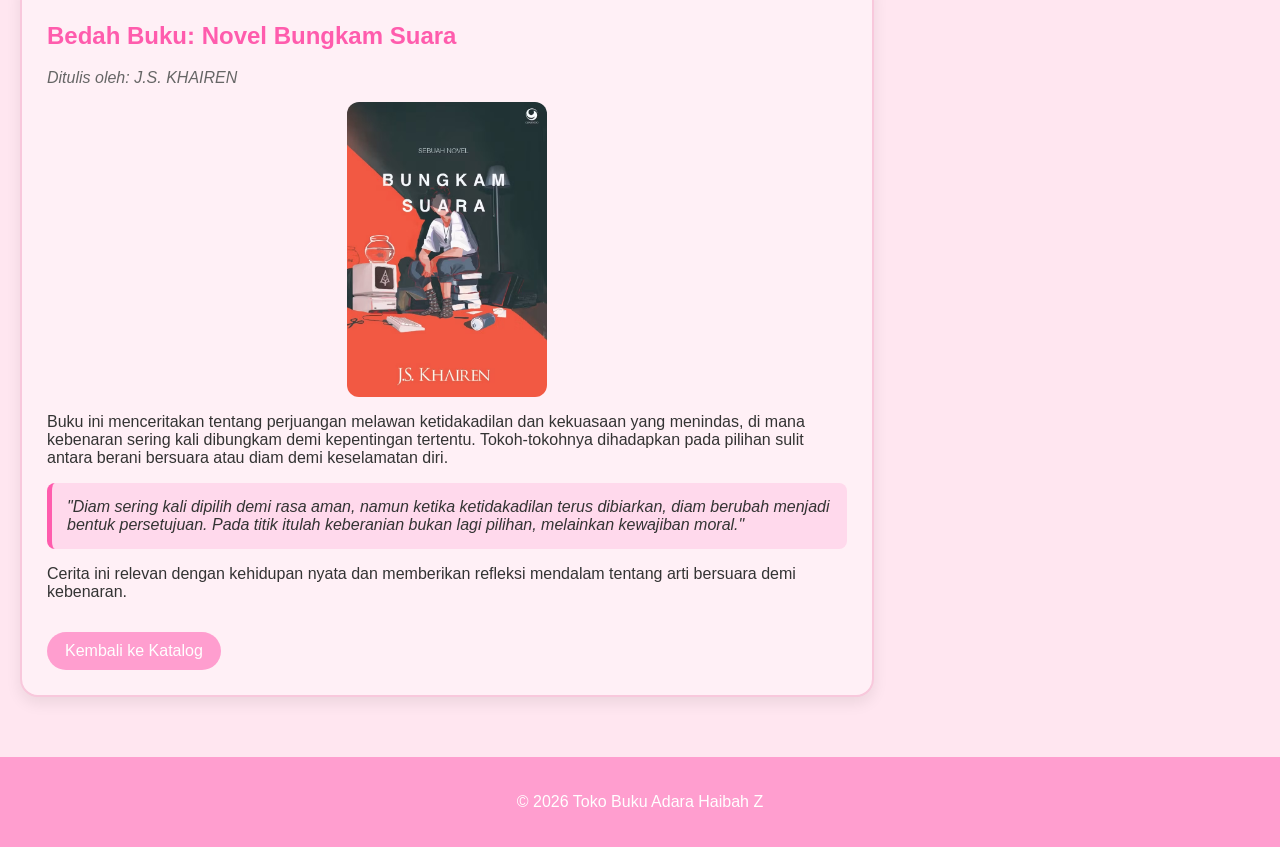
==== commit 5a664b61: "Update bedah-buku.html" ====
--- a/bedah-buku.html
+++ b/bedah-buku.html
@@ -173,7 +173,7 @@
 <main class="artikel">
 <h2>Bedah Buku: Negeri 5 Menara</h2>
 <p class="penulis">Ditulis oleh: Ahmad Fuadi</p>
-<img src="buku8.jpg" alt="Sampul Negeri 5 Menara" class="sampul">
+<img src="buku8.jpg 5 menara.jpg" alt="Sampul Negeri 5 Menara" class="sampul">
 <p>Buku ini menceritakan perjalanan hidup Alif, seorang anak Minang yang menempuh pendidikan di pondok pesantren Madani. Awalnya penuh keraguan, namun perlahan Alif menemukan makna perjuangan, persahabatan, dan kekuatan impian.</p>
 <blockquote>"Man Jadda Wajada - Siapa yang bersungguh-sungguh, dia akan berhasil."</blockquote>
 <p>Kalimat itu menjadi semangat utama dalam buku ini dan sangat menginspirasi pelajar yang sedang mengejar mimpi.</p>
@@ -211,3 +211,4 @@
 
 </body>
 </html>
+
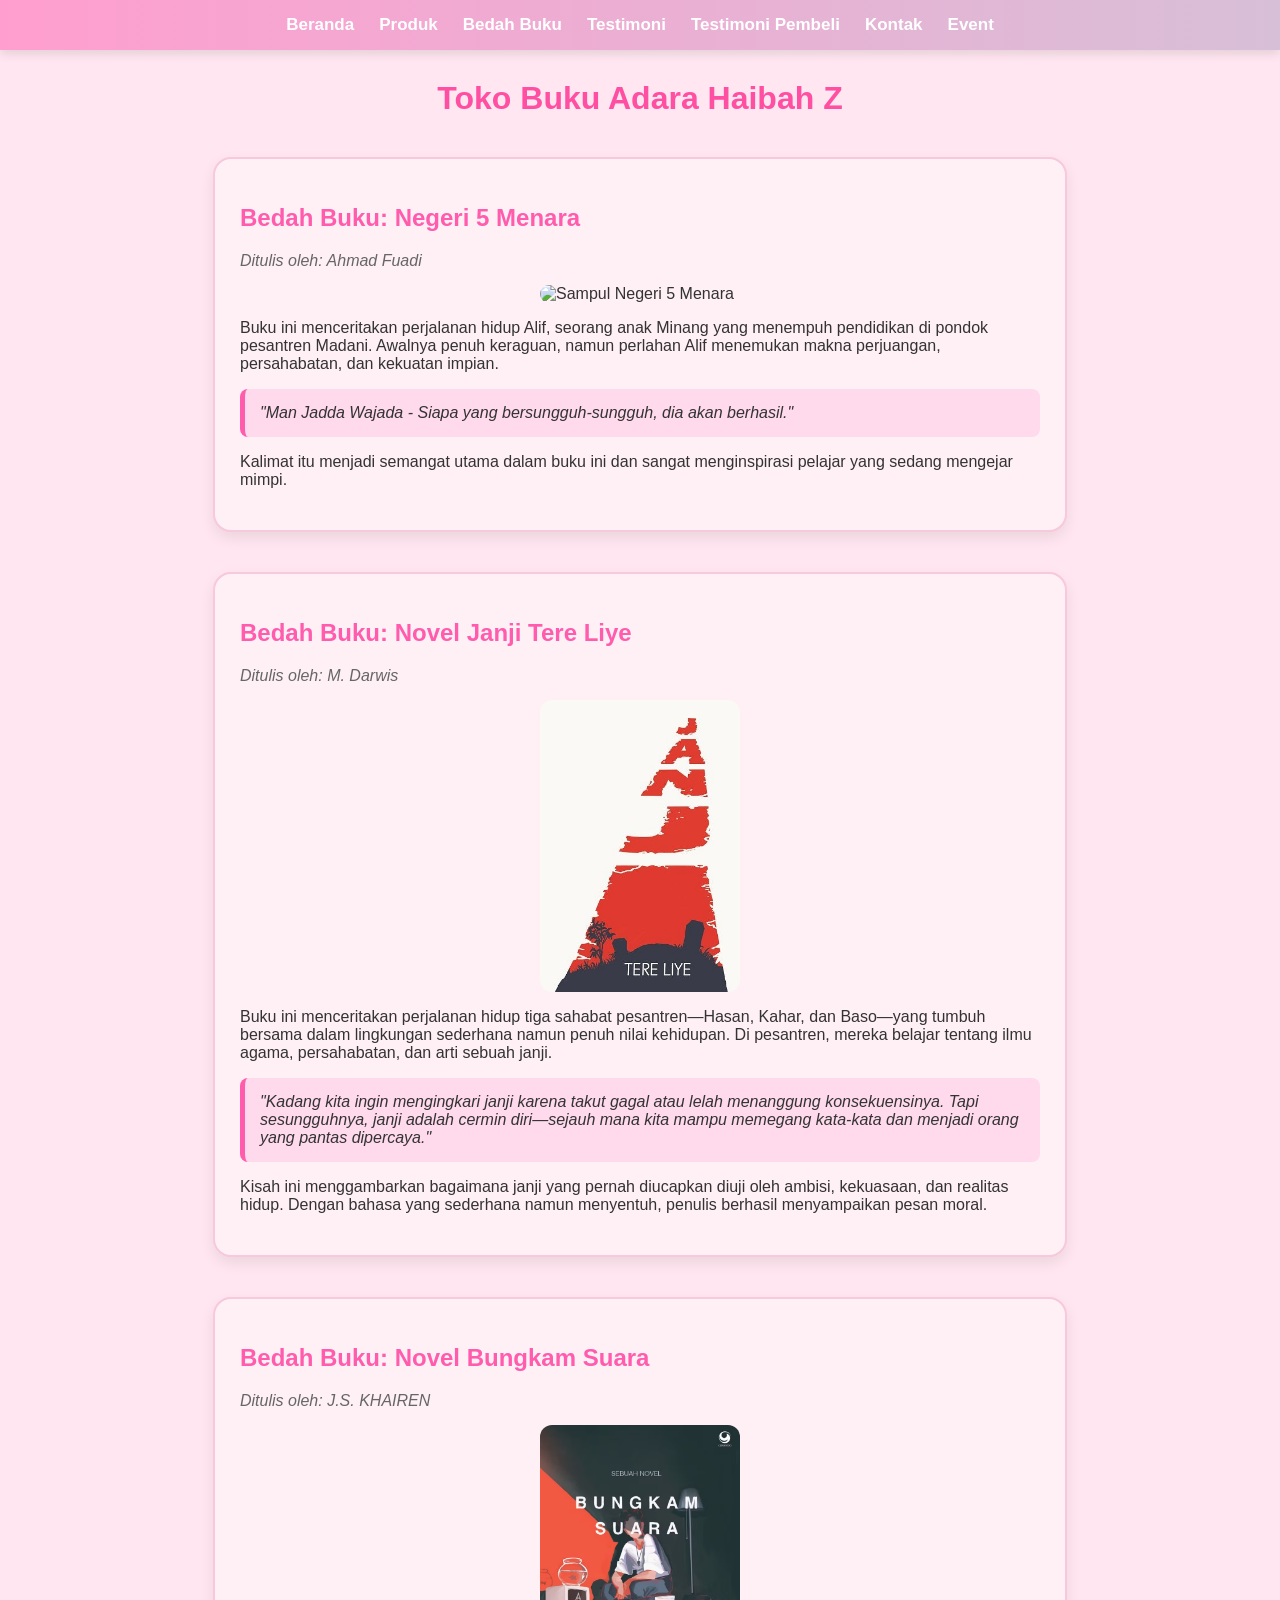
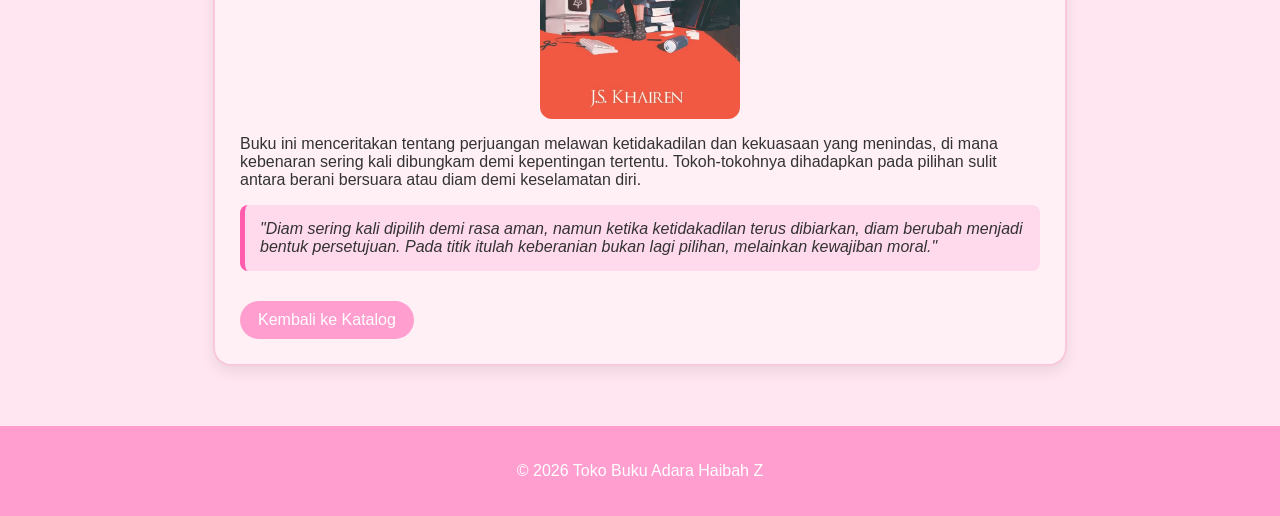
==== commit 10ec6b5b: "Update bedah-buku.html" ====
--- a/bedah-buku.html
+++ b/bedah-buku.html
@@ -4,7 +4,6 @@
 <meta charset="UTF-8">
 <meta name="viewport" content="width=device-width, initial-scale=1.0">
 <title>Bedah Buku - Toko Buku Adara Haibah</title>
-
 <style>
 body {
     margin: 0;
@@ -25,7 +24,6 @@
     top: 0;
     z-index: 1000;
 }
-
 nav a {
     text-decoration: none;
     color: white;
@@ -34,7 +32,6 @@
     position: relative;
     transition: 0.3s;
 }
-
 nav a::after {
     content: "";
     position: absolute;
@@ -45,29 +42,23 @@
     background: white;
     transition: 0.3s;
 }
+nav a:hover::after { width: 100%; }
+nav a:hover { transform: scale(1.1); }
 
-nav a:hover::after {
-    width: 100%;
-}
-
-nav a:hover {
-    transform: scale(1.1);
-}
-
-/* JUDUL HALAMAN */
+/* Judul halaman */
 h1 {
     text-align: center;
     color: #ff4fa3;
     margin: 30px 0 20px 0;
 }
 
-/* CARD ARTIKEL / BEDAH BUKU */
+/* Card artikel */
 .daftar-produk {
     display: flex;
-    justify-content: center;
+    flex-direction: column;
+    align-items: center;
+    gap: 25px;
     padding: 20px;
-    flex-direction: column;
-    gap: 25px;
 }
 
 .artikel {
@@ -80,23 +71,13 @@
     animation: muncul 0.8s ease;
     transition: transform 0.3s;
 }
+.artikel:hover { transform: translateY(-5px) scale(1.02); }
 
-.artikel:hover {
-    transform: translateY(-5px) scale(1.02);
-}
+/* Judul & penulis */
+.artikel h2 { color: #ff5cad; }
+.penulis { font-style: italic; color: #666; margin-bottom: 10px; }
 
-/* JUDUL & PENULIS */
-.artikel h2 {
-    color: #ff5cad;
-}
-
-.penulis {
-    font-style: italic;
-    color: #666;
-    margin-bottom: 10px;
-}
-
-/* GAMBAR BUKU */
+/* Gambar buku */
 .sampul {
     width: 200px;
     display: block;
@@ -104,12 +85,9 @@
     border-radius: 12px;
     transition: 0.3s;
 }
+.sampul:hover { transform: scale(1.08) rotate(2deg); }
 
-.sampul:hover {
-    transform: scale(1.08) rotate(2deg);
-}
-
-/* QUOTE */
+/* Blockquote lucu */
 blockquote {
     background: #ffd9ec;
     padding: 15px;
@@ -119,7 +97,7 @@
     margin: 15px 0;
 }
 
-/* TOMBOL KEMBALI */
+/* Tombol kembali */
 .btn-kembali {
     display: inline-block;
     margin-top: 15px;
@@ -130,13 +108,9 @@
     border-radius: 20px;
     transition: 0.3s;
 }
+.btn-kembali:hover { background: #ff7fbf; transform: scale(1.05); }
 
-.btn-kembali:hover {
-    background: #ff7fbf;
-    transform: scale(1.05);
-}
-
-/* FOOTER */
+/* Footer */
 footer {
     text-align: center;
     padding: 20px;
@@ -145,12 +119,11 @@
     margin-top: 40px;
 }
 
-/* ANIMASI MUNCUL */
+/* Animasi muncul */
 @keyframes muncul {
-    from {opacity: 0; transform: translateY(30px);}
-    to {opacity: 1; transform: translateY(0);}
+    from { opacity:0; transform: translateY(30px); }
+    to { opacity:1; transform: translateY(0); }
 }
-
 </style>
 </head>
 <body>
@@ -168,19 +141,17 @@
 
 <h1>Toko Buku Adara Haibah Z</h1>
 
-<!-- BEDAH BUKU 1 -->
 <section class="daftar-produk"> 
 <main class="artikel">
 <h2>Bedah Buku: Negeri 5 Menara</h2>
 <p class="penulis">Ditulis oleh: Ahmad Fuadi</p>
-<img src="buku8.jpg 5 menara.jpg" alt="Sampul Negeri 5 Menara" class="sampul">
+<img src="buku8.jpg" alt="Sampul Negeri 5 Menara" class="sampul">
 <p>Buku ini menceritakan perjalanan hidup Alif, seorang anak Minang yang menempuh pendidikan di pondok pesantren Madani. Awalnya penuh keraguan, namun perlahan Alif menemukan makna perjuangan, persahabatan, dan kekuatan impian.</p>
 <blockquote>"Man Jadda Wajada - Siapa yang bersungguh-sungguh, dia akan berhasil."</blockquote>
 <p>Kalimat itu menjadi semangat utama dalam buku ini dan sangat menginspirasi pelajar yang sedang mengejar mimpi.</p>
 </main>
 </section>
 
-<!-- BEDAH BUKU 2 -->
 <section class="daftar-produk"> 
 <main class="artikel">
 <h2>Bedah Buku: Novel Janji Tere Liye</h2>
@@ -192,7 +163,6 @@
 </main>
 </section>
 
-<!-- BEDAH BUKU 3 -->
 <section class="daftar-produk"> 
 <main class="artikel">
 <h2>Bedah Buku: Novel Bungkam Suara</h2>
@@ -200,15 +170,13 @@
 <img src="buku2.jpg" alt="Sampul Bungkam Suara" class="sampul">
 <p>Buku ini menceritakan tentang perjuangan melawan ketidakadilan dan kekuasaan yang menindas, di mana kebenaran sering kali dibungkam demi kepentingan tertentu. Tokoh-tokohnya dihadapkan pada pilihan sulit antara berani bersuara atau diam demi keselamatan diri.</p>
 <blockquote>"Diam sering kali dipilih demi rasa aman, namun ketika ketidakadilan terus dibiarkan, diam berubah menjadi bentuk persetujuan. Pada titik itulah keberanian bukan lagi pilihan, melainkan kewajiban moral."</blockquote>
-<p>Cerita ini relevan dengan kehidupan nyata dan memberikan refleksi mendalam tentang arti bersuara demi kebenaran.</p>
 <a href="produk.html" class="btn-kembali">Kembali ke Katalog</a>
 </main>
 </section>
 
-<footer> 
+<footer>
 <p>&copy; 2026 Toko Buku Adara Haibah Z</p>
 </footer>
 
 </body>
 </html>
-
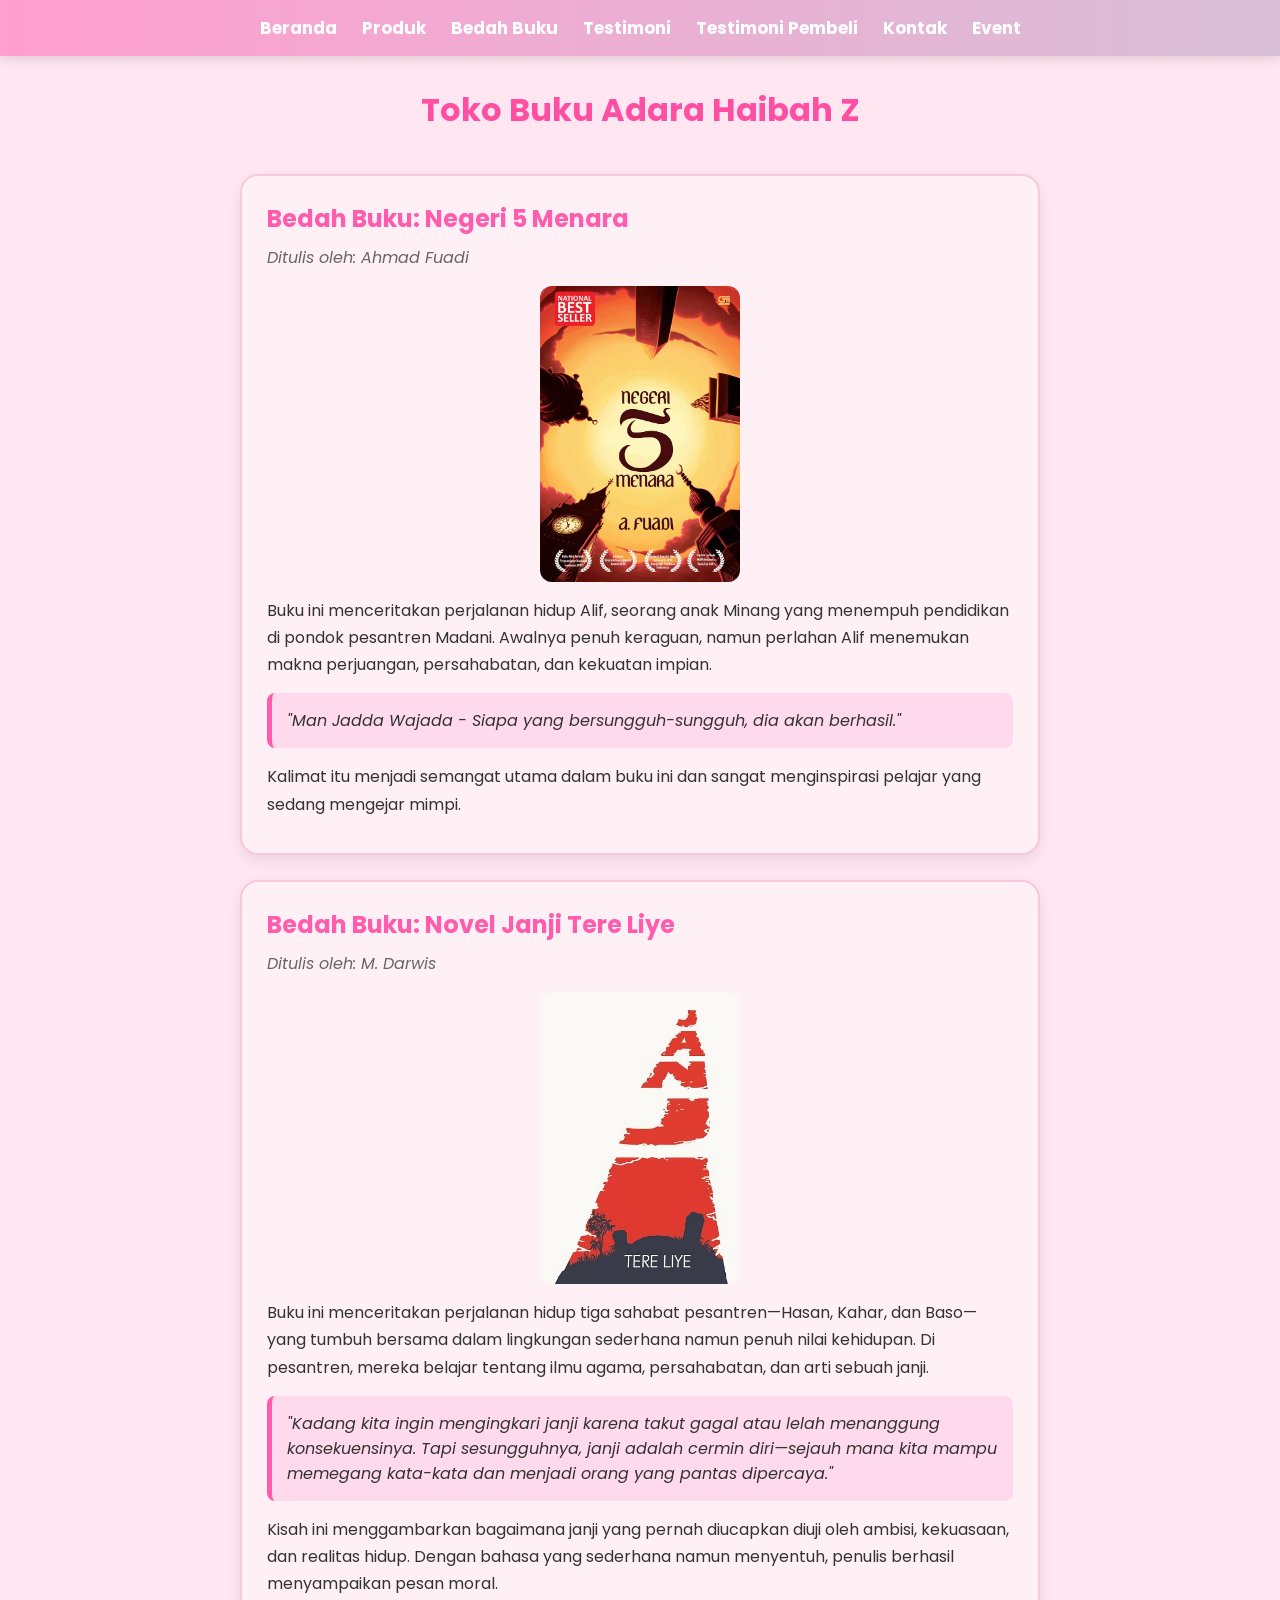
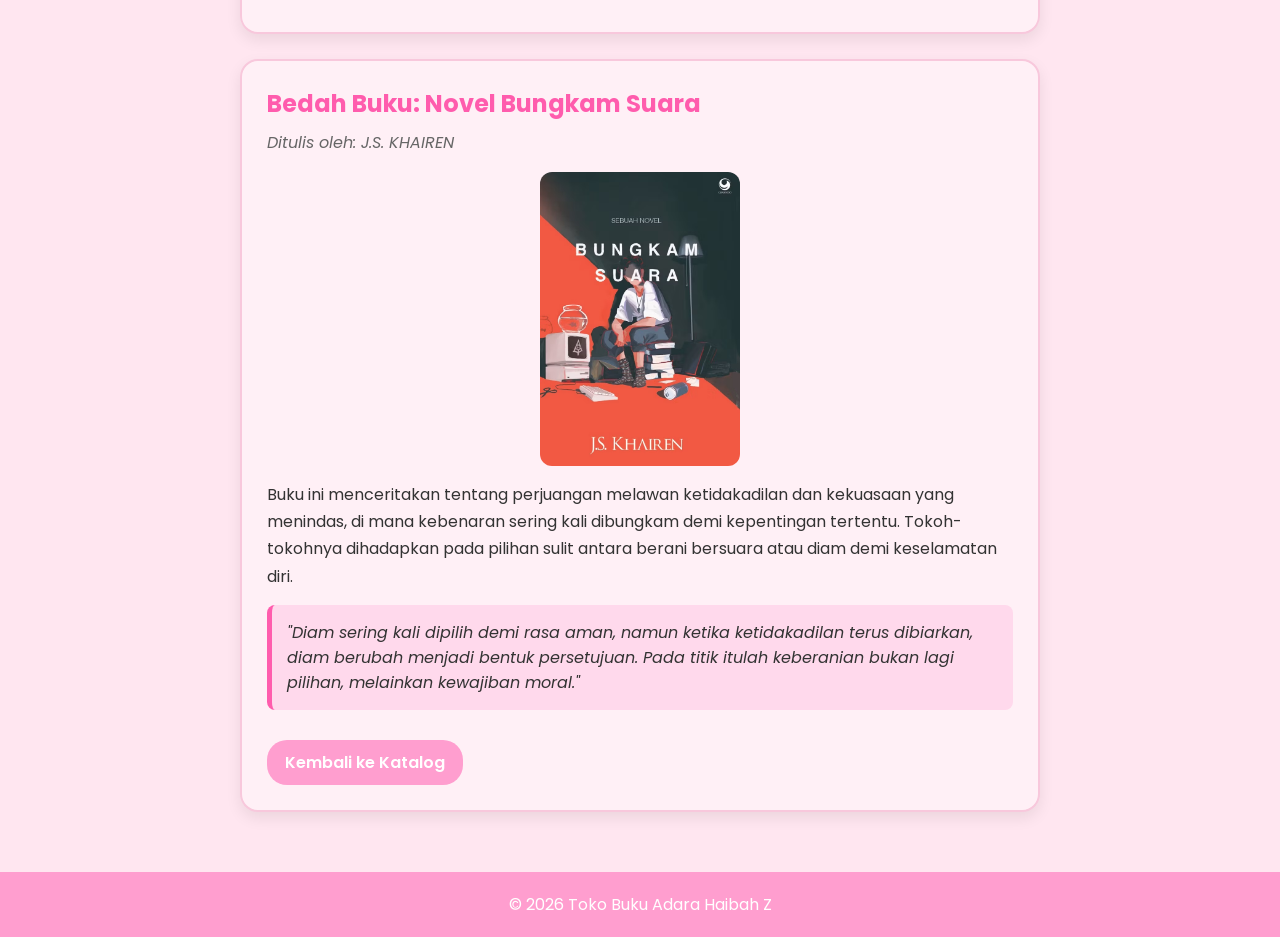
==== commit 1b5e051b: "Update bedah-buku.html" ====
--- a/bedah-buku.html
+++ b/bedah-buku.html
@@ -4,131 +4,259 @@
 <meta charset="UTF-8">
 <meta name="viewport" content="width=device-width, initial-scale=1.0">
 <title>Bedah Buku - Toko Buku Adara Haibah</title>
+
+<link rel="preconnect" href="https://fonts.googleapis.com">
+<link rel="preconnect" href="https://fonts.gstatic.com" crossorigin>
+<link href="https://fonts.googleapis.com/css2?family=Poppins:wght@400;500;600;700&display=swap" rel="stylesheet">
+
 <style>
-body {
-    margin: 0;
-    font-family: 'Poppins', sans-serif;
-    background: #ffe6f0;
-    color: #333;
+*{
+    margin:0;
+    padding:0;
+    box-sizing:border-box;
+}
+
+body{
+    font-family:'Poppins', sans-serif;
+    background:#ffe6f0;
+    color:#333;
 }
 
 /* NAVBAR */
-nav {
-    display: flex;
-    justify-content: center;
-    gap: 25px;
-    background: linear-gradient(90deg, #ff9ecf, #d8bfd8);
-    padding: 15px;
-    box-shadow: 0 4px 10px rgba(0,0,0,0.1);
-    position: sticky;
-    top: 0;
-    z-index: 1000;
-}
-nav a {
-    text-decoration: none;
-    color: white;
-    font-weight: bold;
-    font-size: 17px;
-    position: relative;
-    transition: 0.3s;
-}
-nav a::after {
-    content: "";
-    position: absolute;
-    width: 0%;
-    height: 2px;
-    left: 0;
-    bottom: -5px;
-    background: white;
-    transition: 0.3s;
-}
-nav a:hover::after { width: 100%; }
-nav a:hover { transform: scale(1.1); }
-
-/* Judul halaman */
-h1 {
-    text-align: center;
-    color: #ff4fa3;
-    margin: 30px 0 20px 0;
-}
-
-/* Card artikel */
-.daftar-produk {
-    display: flex;
-    flex-direction: column;
-    align-items: center;
-    gap: 25px;
-    padding: 20px;
-}
-
-.artikel {
-    background: #fff0f6;
-    max-width: 800px;
-    padding: 25px;
-    border-radius: 18px;
-    box-shadow: 0 6px 15px rgba(0,0,0,0.08);
-    border: 2px solid #f8c8dc;
-    animation: muncul 0.8s ease;
-    transition: transform 0.3s;
-}
-.artikel:hover { transform: translateY(-5px) scale(1.02); }
-
-/* Judul & penulis */
-.artikel h2 { color: #ff5cad; }
-.penulis { font-style: italic; color: #666; margin-bottom: 10px; }
-
-/* Gambar buku */
-.sampul {
-    width: 200px;
-    display: block;
-    margin: 15px auto;
-    border-radius: 12px;
-    transition: 0.3s;
-}
-.sampul:hover { transform: scale(1.08) rotate(2deg); }
-
-/* Blockquote lucu */
-blockquote {
-    background: #ffd9ec;
-    padding: 15px;
-    border-left: 5px solid #ff5cad;
-    font-style: italic;
-    border-radius: 8px;
-    margin: 15px 0;
-}
-
-/* Tombol kembali */
-.btn-kembali {
-    display: inline-block;
-    margin-top: 15px;
-    padding: 10px 18px;
-    background: #ff9ecf;
-    color: white;
-    text-decoration: none;
-    border-radius: 20px;
-    transition: 0.3s;
-}
-.btn-kembali:hover { background: #ff7fbf; transform: scale(1.05); }
-
-/* Footer */
-footer {
-    text-align: center;
-    padding: 20px;
-    background: #ff9ecf;
-    color: white;
-    margin-top: 40px;
-}
-
-/* Animasi muncul */
-@keyframes muncul {
-    from { opacity:0; transform: translateY(30px); }
-    to { opacity:1; transform: translateY(0); }
+nav{
+    display:flex;
+    justify-content:center;
+    flex-wrap:wrap;
+    gap:25px;
+    background:linear-gradient(90deg, #ff9ecf, #d8bfd8);
+    padding:15px;
+    box-shadow:0 4px 10px rgba(0,0,0,0.1);
+    position:sticky;
+    top:0;
+    z-index:1000;
+    animation:navMasuk 0.8s ease;
+}
+
+nav a{
+    text-decoration:none;
+    color:white;
+    font-weight:bold;
+    font-size:17px;
+    position:relative;
+    transition:0.3s;
+}
+
+nav a::after{
+    content:"";
+    position:absolute;
+    width:0%;
+    height:2px;
+    left:0;
+    bottom:-5px;
+    background:white;
+    transition:0.3s;
+}
+
+nav a:hover::after{
+    width:100%;
+}
+
+nav a:hover{
+    transform:scale(1.1);
+}
+
+/* JUDUL HALAMAN */
+h1{
+    text-align:center;
+    color:#ff4fa3;
+    margin:30px 0 20px 0;
+    animation:judulMasuk 1s ease;
+}
+
+/* WRAPPER ARTIKEL */
+.daftar-produk{
+    display:flex;
+    flex-direction:column;
+    align-items:center;
+    gap:25px;
+    padding:20px;
+}
+
+/* CARD ARTIKEL */
+.artikel{
+    background:#fff0f6;
+    width:100%;
+    max-width:800px;
+    padding:25px;
+    border-radius:18px;
+    box-shadow:0 6px 15px rgba(0,0,0,0.08);
+    border:2px solid #f8c8dc;
+    transition:0.3s;
+    opacity:0;
+    transform:translateY(35px);
+    animation:kartuMasuk 0.8s ease forwards;
+}
+
+.artikel:nth-child(1){ animation-delay:0.2s; }
+.artikel:nth-child(2){ animation-delay:0.5s; }
+.artikel:nth-child(3){ animation-delay:0.8s; }
+
+.artikel:hover{
+    transform:translateY(-5px) scale(1.02);
+    box-shadow:0 10px 25px rgba(0,0,0,0.15);
+}
+
+/* JUDUL & PENULIS */
+.artikel h2{
+    color:#ff5cad;
+    margin-bottom:8px;
+}
+
+.penulis{
+    font-style:italic;
+    color:#666;
+    margin-bottom:10px;
+}
+
+/* GAMBAR */
+.sampul{
+    width:200px;
+    max-width:100%;
+    display:block;
+    margin:15px auto;
+    border-radius:12px;
+    transition:0.3s;
+}
+
+.sampul:hover{
+    transform:scale(1.08) rotate(2deg);
+}
+
+/* TEKS */
+.artikel p{
+    line-height:1.7;
+    margin-bottom:10px;
+}
+
+/* BLOCKQUOTE */
+blockquote{
+    background:#ffd9ec;
+    padding:15px;
+    border-left:5px solid #ff5cad;
+    font-style:italic;
+    border-radius:8px;
+    margin:15px 0;
+    animation:kutipanMasuk 1.1s ease;
+}
+
+/* TOMBOL */
+.btn-kembali{
+    display:inline-block;
+    margin-top:15px;
+    padding:10px 18px;
+    background:#ff9ecf;
+    color:white;
+    text-decoration:none;
+    border-radius:20px;
+    transition:0.3s;
+    font-weight:600;
+}
+
+.btn-kembali:hover{
+    background:#ff7fbf;
+    transform:scale(1.05);
+}
+
+/* FOOTER */
+footer{
+    text-align:center;
+    padding:20px;
+    background:#ff9ecf;
+    color:white;
+    margin-top:40px;
+    animation:footerMasuk 1.2s ease;
+}
+
+/* ANIMASI */
+@keyframes navMasuk{
+    from{
+        opacity:0;
+        transform:translateY(-50px);
+    }
+    to{
+        opacity:1;
+        transform:translateY(0);
+    }
+}
+
+@keyframes judulMasuk{
+    from{
+        opacity:0;
+        transform:translateY(-25px);
+    }
+    to{
+        opacity:1;
+        transform:translateY(0);
+    }
+}
+
+@keyframes kartuMasuk{
+    to{
+        opacity:1;
+        transform:translateY(0);
+    }
+}
+
+@keyframes kutipanMasuk{
+    from{
+        opacity:0;
+        transform:scale(0.95);
+    }
+    to{
+        opacity:1;
+        transform:scale(1);
+    }
+}
+
+@keyframes footerMasuk{
+    from{
+        opacity:0;
+        transform:translateY(30px);
+    }
+    to{
+        opacity:1;
+        transform:translateY(0);
+    }
+}
+
+/* RESPONSIVE */
+@media (max-width:768px){
+    nav{
+        gap:15px;
+        padding:12px;
+    }
+
+    nav a{
+        font-size:15px;
+    }
+
+    h1{
+        font-size:28px;
+        padding:0 15px;
+    }
+
+    .daftar-produk{
+        padding:15px;
+    }
+
+    .artikel{
+        padding:20px;
+    }
 }
 </style>
 </head>
 <body>
 
-<!-- NAVBAR -->
 <nav>
 <a href="index.html">Beranda</a>
 <a href="produk.html">Produk</a>
@@ -141,38 +269,36 @@
 
 <h1>Toko Buku Adara Haibah Z</h1>
 
-<section class="daftar-produk"> 
-<main class="artikel">
+<div class="daftar-produk">
+
+<article class="artikel">
 <h2>Bedah Buku: Negeri 5 Menara</h2>
 <p class="penulis">Ditulis oleh: Ahmad Fuadi</p>
 <img src="buku8.jpg" alt="Sampul Negeri 5 Menara" class="sampul">
 <p>Buku ini menceritakan perjalanan hidup Alif, seorang anak Minang yang menempuh pendidikan di pondok pesantren Madani. Awalnya penuh keraguan, namun perlahan Alif menemukan makna perjuangan, persahabatan, dan kekuatan impian.</p>
 <blockquote>"Man Jadda Wajada - Siapa yang bersungguh-sungguh, dia akan berhasil."</blockquote>
 <p>Kalimat itu menjadi semangat utama dalam buku ini dan sangat menginspirasi pelajar yang sedang mengejar mimpi.</p>
-</main>
-</section>
-
-<section class="daftar-produk"> 
-<main class="artikel">
+</article>
+
+<article class="artikel">
 <h2>Bedah Buku: Novel Janji Tere Liye</h2>
 <p class="penulis">Ditulis oleh: M. Darwis</p>
 <img src="buku9.jpg" alt="Sampul Janji" class="sampul">
 <p>Buku ini menceritakan perjalanan hidup tiga sahabat pesantren—Hasan, Kahar, dan Baso—yang tumbuh bersama dalam lingkungan sederhana namun penuh nilai kehidupan. Di pesantren, mereka belajar tentang ilmu agama, persahabatan, dan arti sebuah janji.</p>
 <blockquote>"Kadang kita ingin mengingkari janji karena takut gagal atau lelah menanggung konsekuensinya. Tapi sesungguhnya, janji adalah cermin diri—sejauh mana kita mampu memegang kata-kata dan menjadi orang yang pantas dipercaya."</blockquote>
 <p>Kisah ini menggambarkan bagaimana janji yang pernah diucapkan diuji oleh ambisi, kekuasaan, dan realitas hidup. Dengan bahasa yang sederhana namun menyentuh, penulis berhasil menyampaikan pesan moral.</p>
-</main>
-</section>
-
-<section class="daftar-produk"> 
-<main class="artikel">
+</article>
+
+<article class="artikel">
 <h2>Bedah Buku: Novel Bungkam Suara</h2>
 <p class="penulis">Ditulis oleh: J.S. KHAIREN</p>
 <img src="buku2.jpg" alt="Sampul Bungkam Suara" class="sampul">
 <p>Buku ini menceritakan tentang perjuangan melawan ketidakadilan dan kekuasaan yang menindas, di mana kebenaran sering kali dibungkam demi kepentingan tertentu. Tokoh-tokohnya dihadapkan pada pilihan sulit antara berani bersuara atau diam demi keselamatan diri.</p>
 <blockquote>"Diam sering kali dipilih demi rasa aman, namun ketika ketidakadilan terus dibiarkan, diam berubah menjadi bentuk persetujuan. Pada titik itulah keberanian bukan lagi pilihan, melainkan kewajiban moral."</blockquote>
 <a href="produk.html" class="btn-kembali">Kembali ke Katalog</a>
-</main>
-</section>
+</article>
+
+</div>
 
 <footer>
 <p>&copy; 2026 Toko Buku Adara Haibah Z</p>
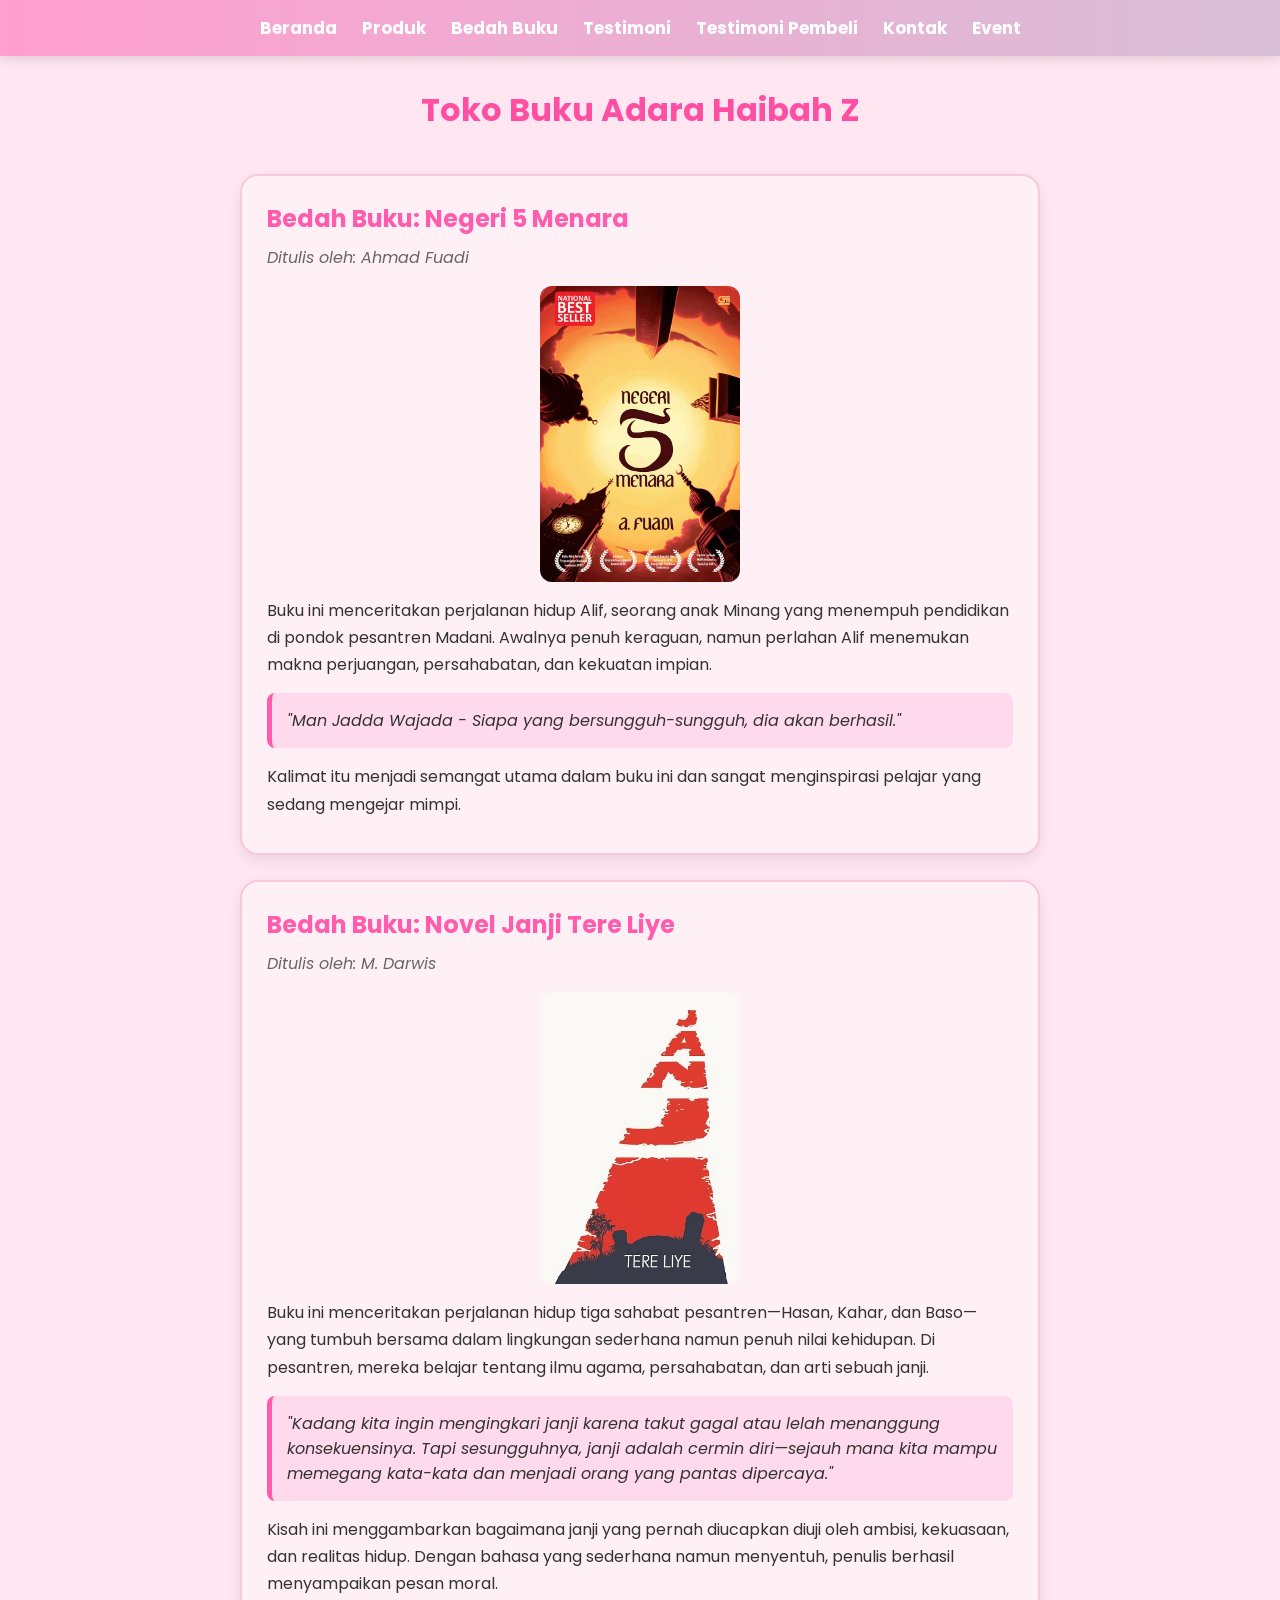
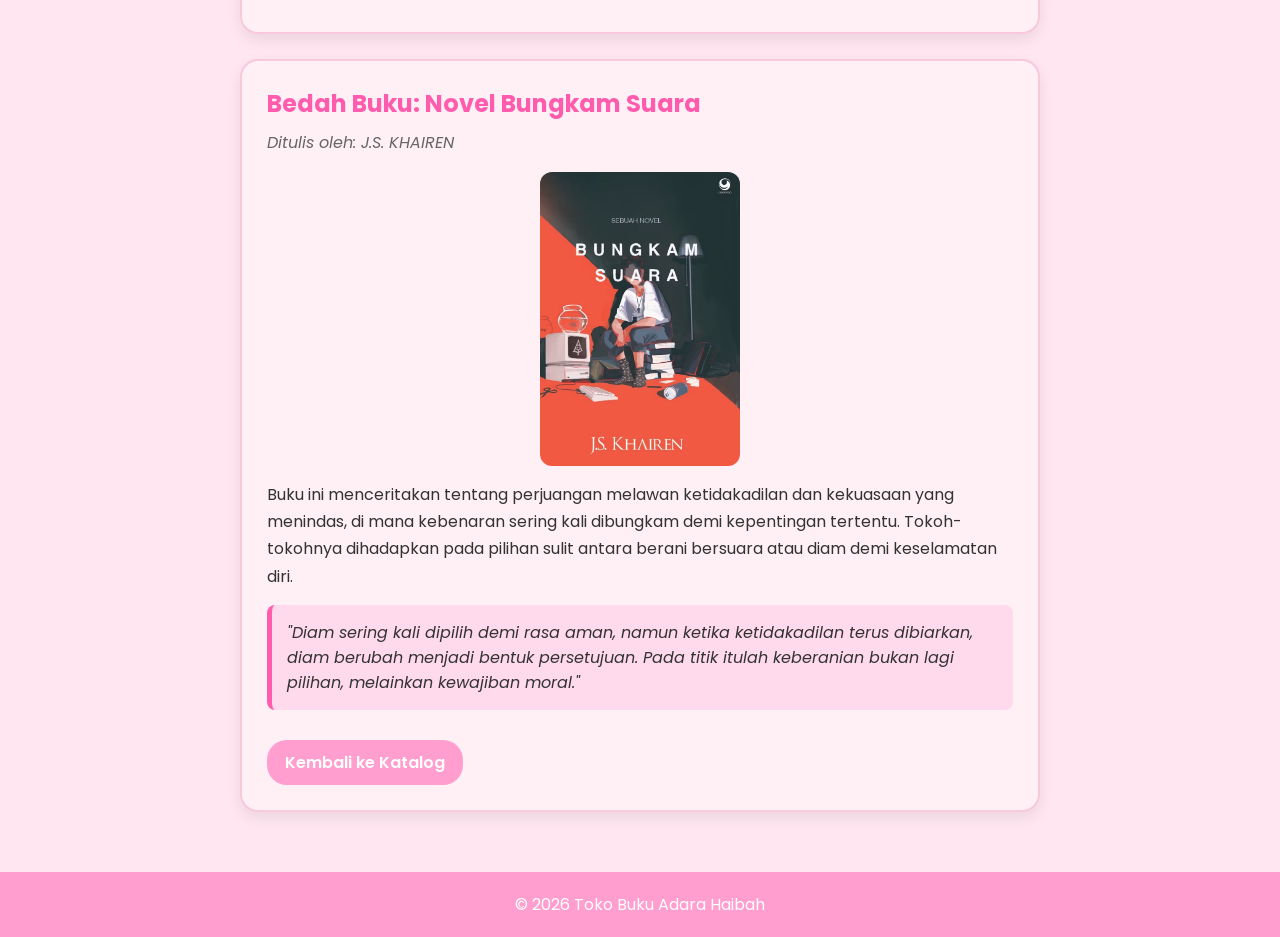
==== commit 390c2d8b: "Update bedah-buku.html" ====
--- a/bedah-buku.html
+++ b/bedah-buku.html
@@ -301,7 +301,7 @@
 </div>
 
 <footer>
-<p>&copy; 2026 Toko Buku Adara Haibah Z</p>
+<p>&copy; 2026 Toko Buku Adara Haibah </p>
 </footer>
 
 </body>
